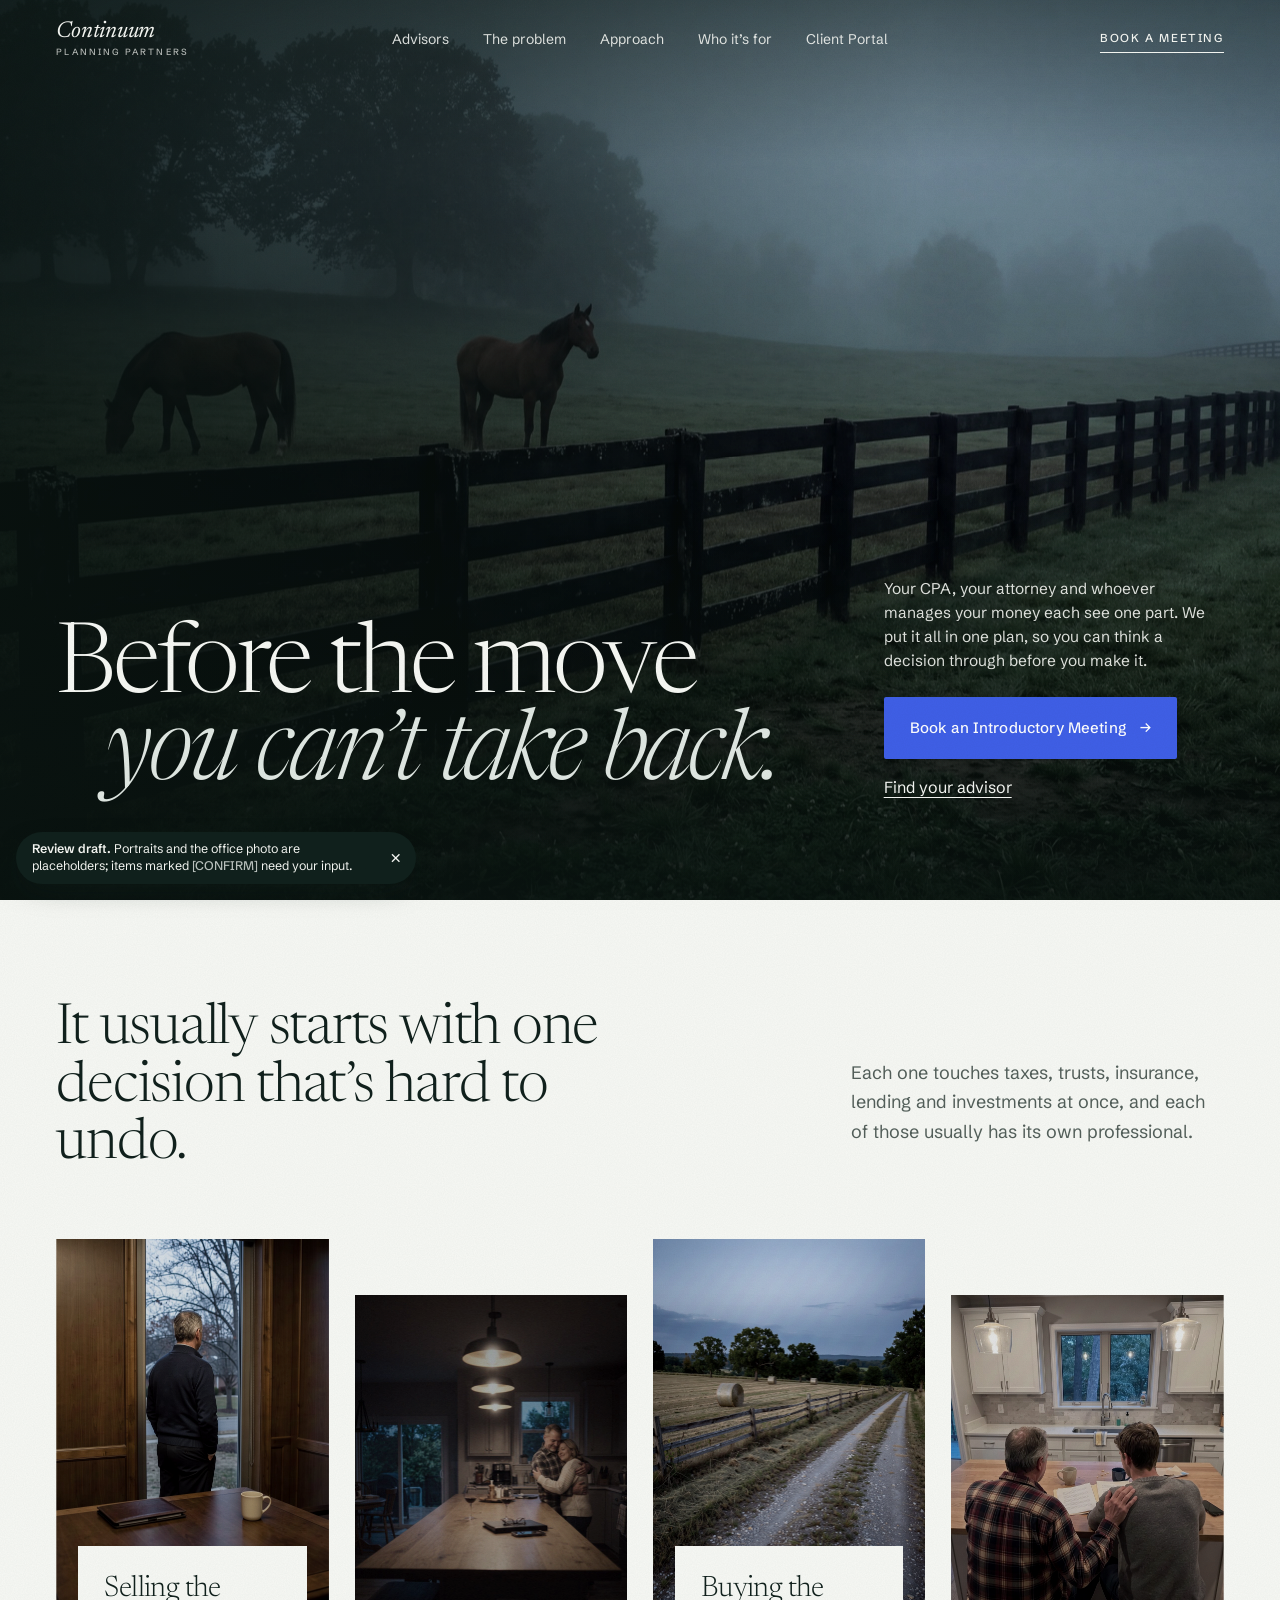
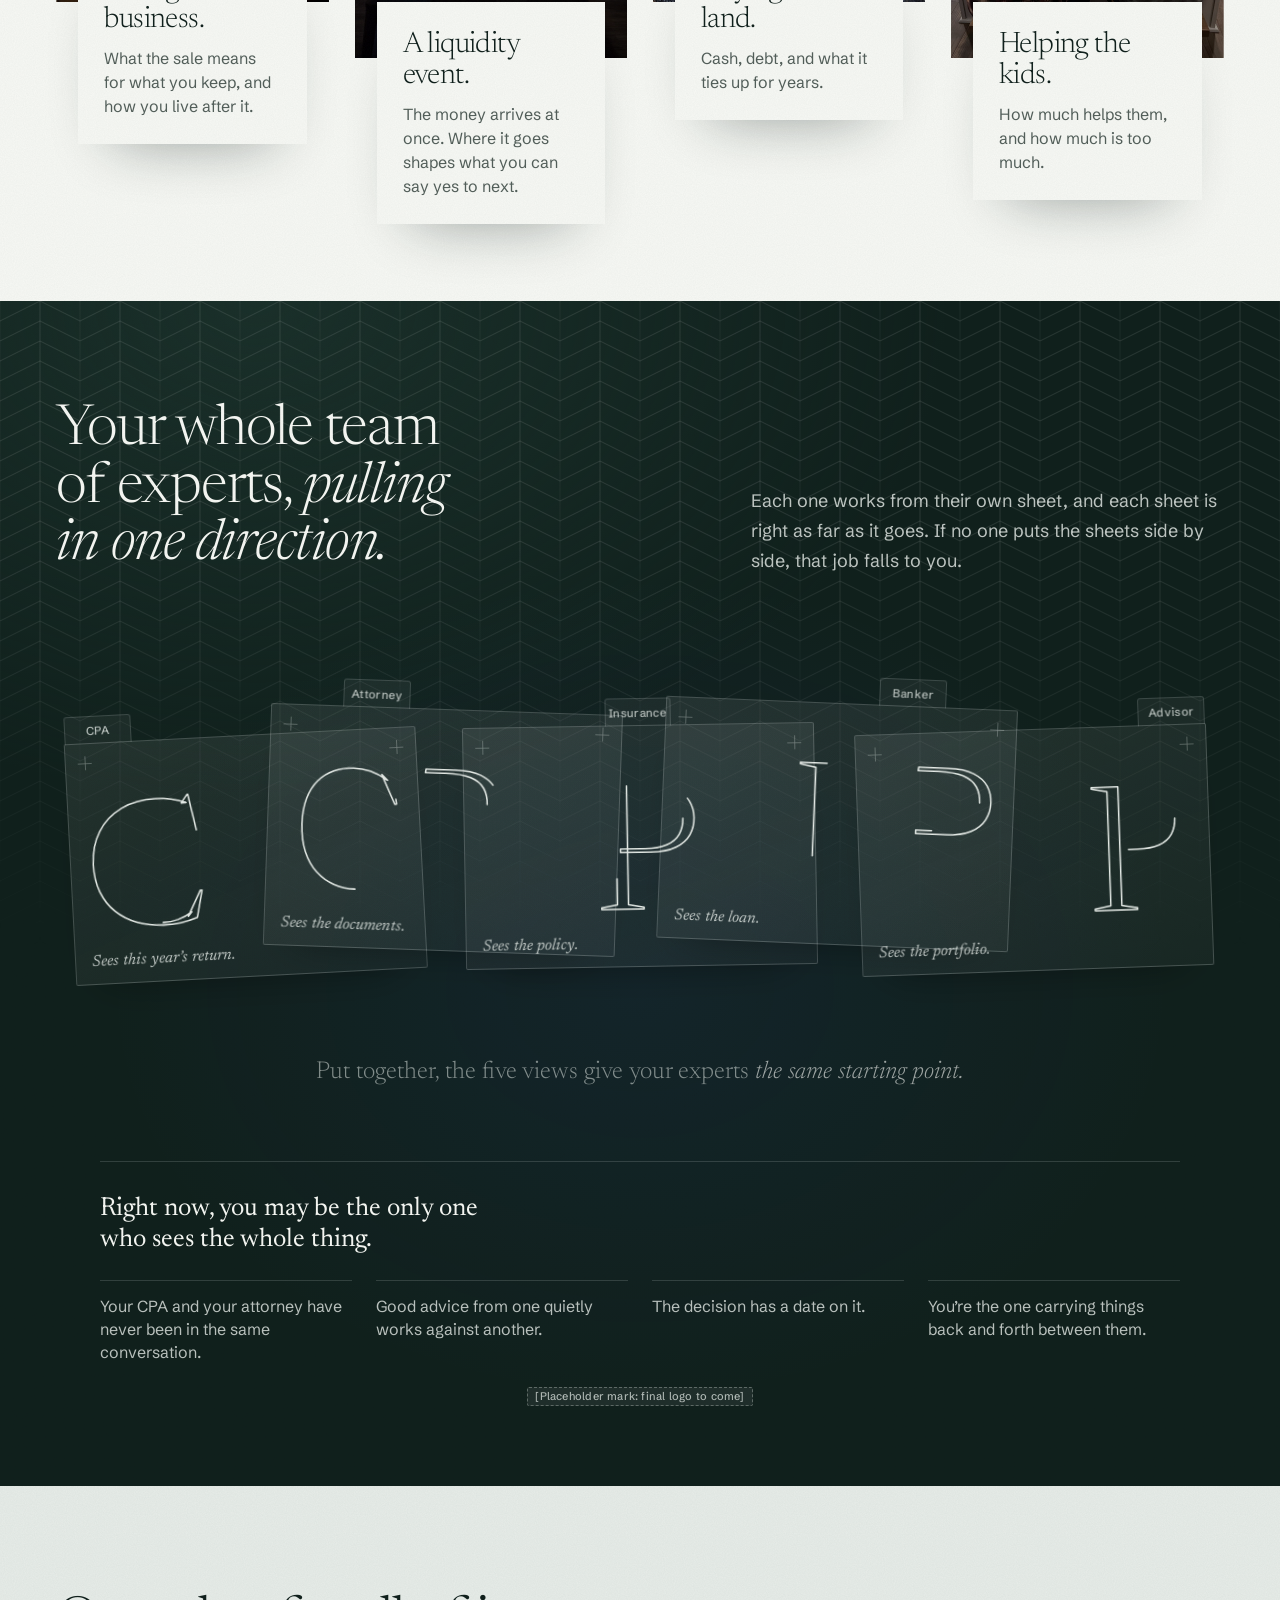
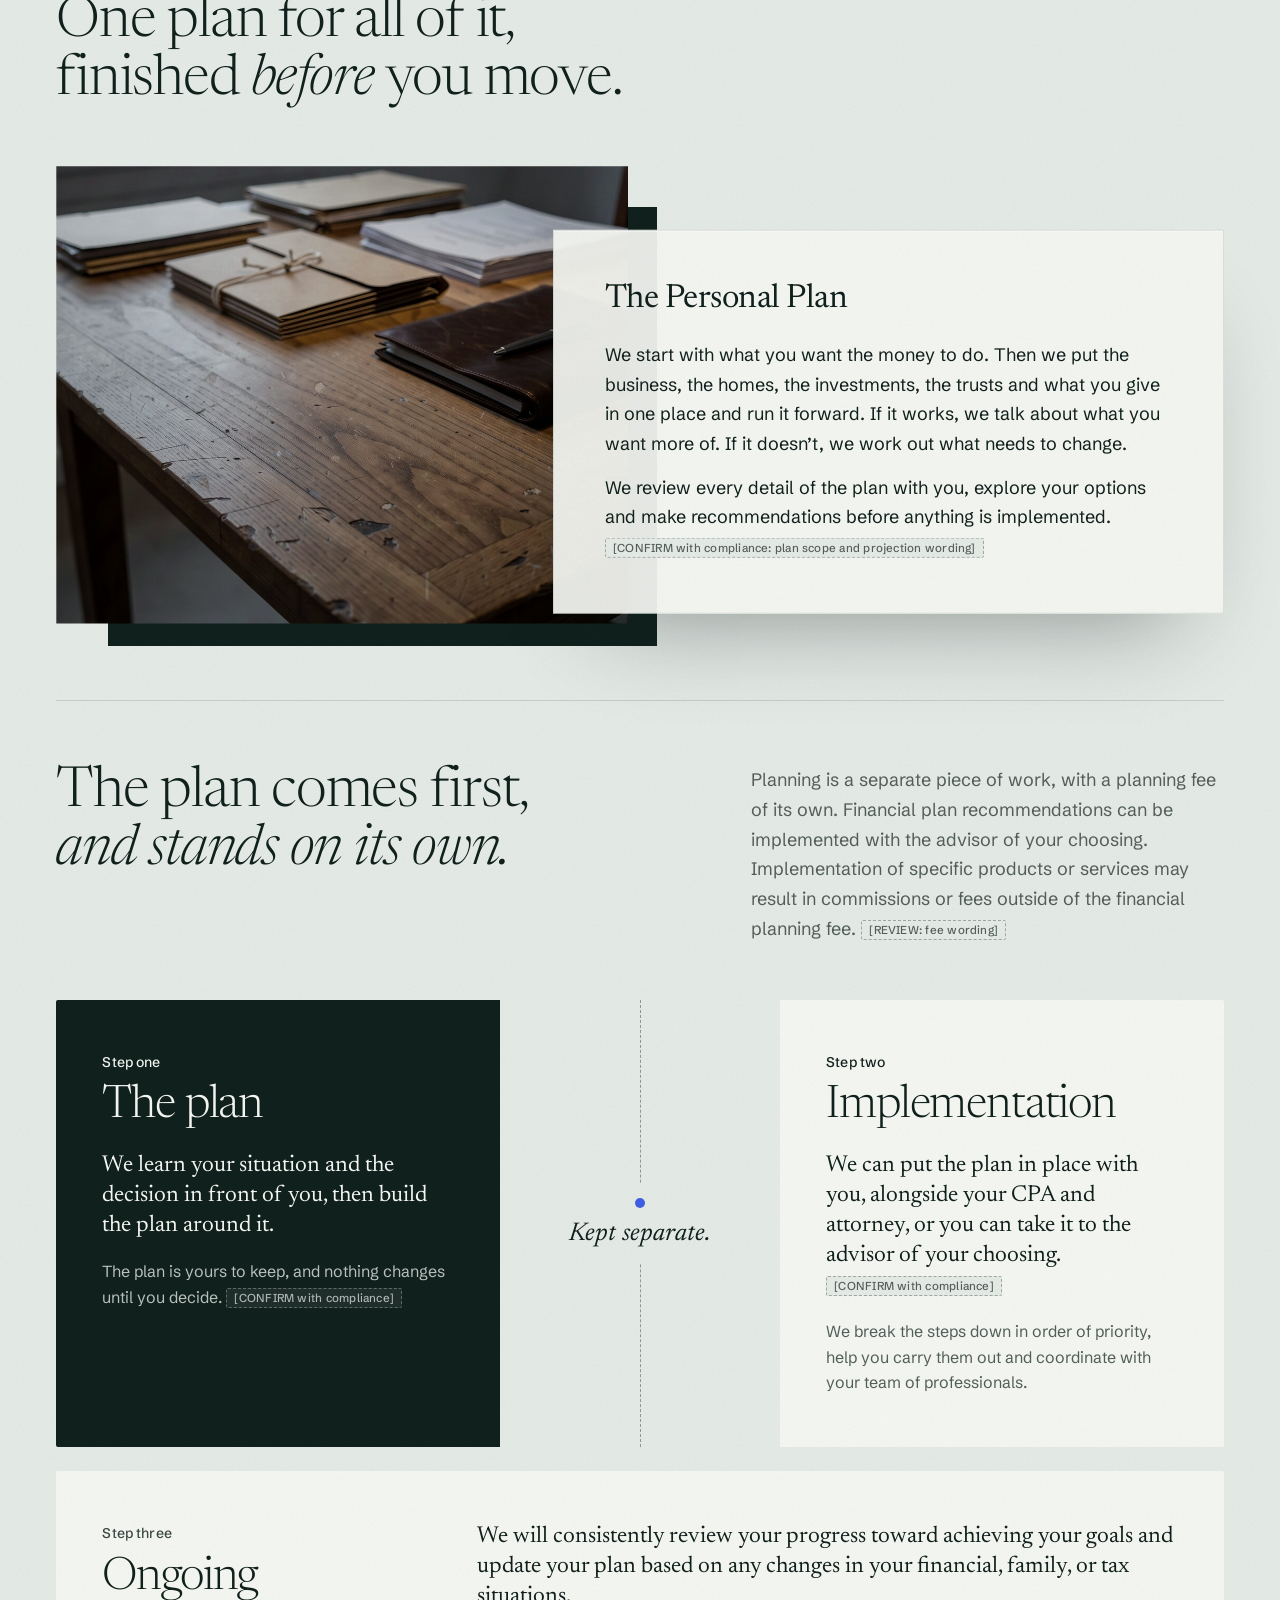
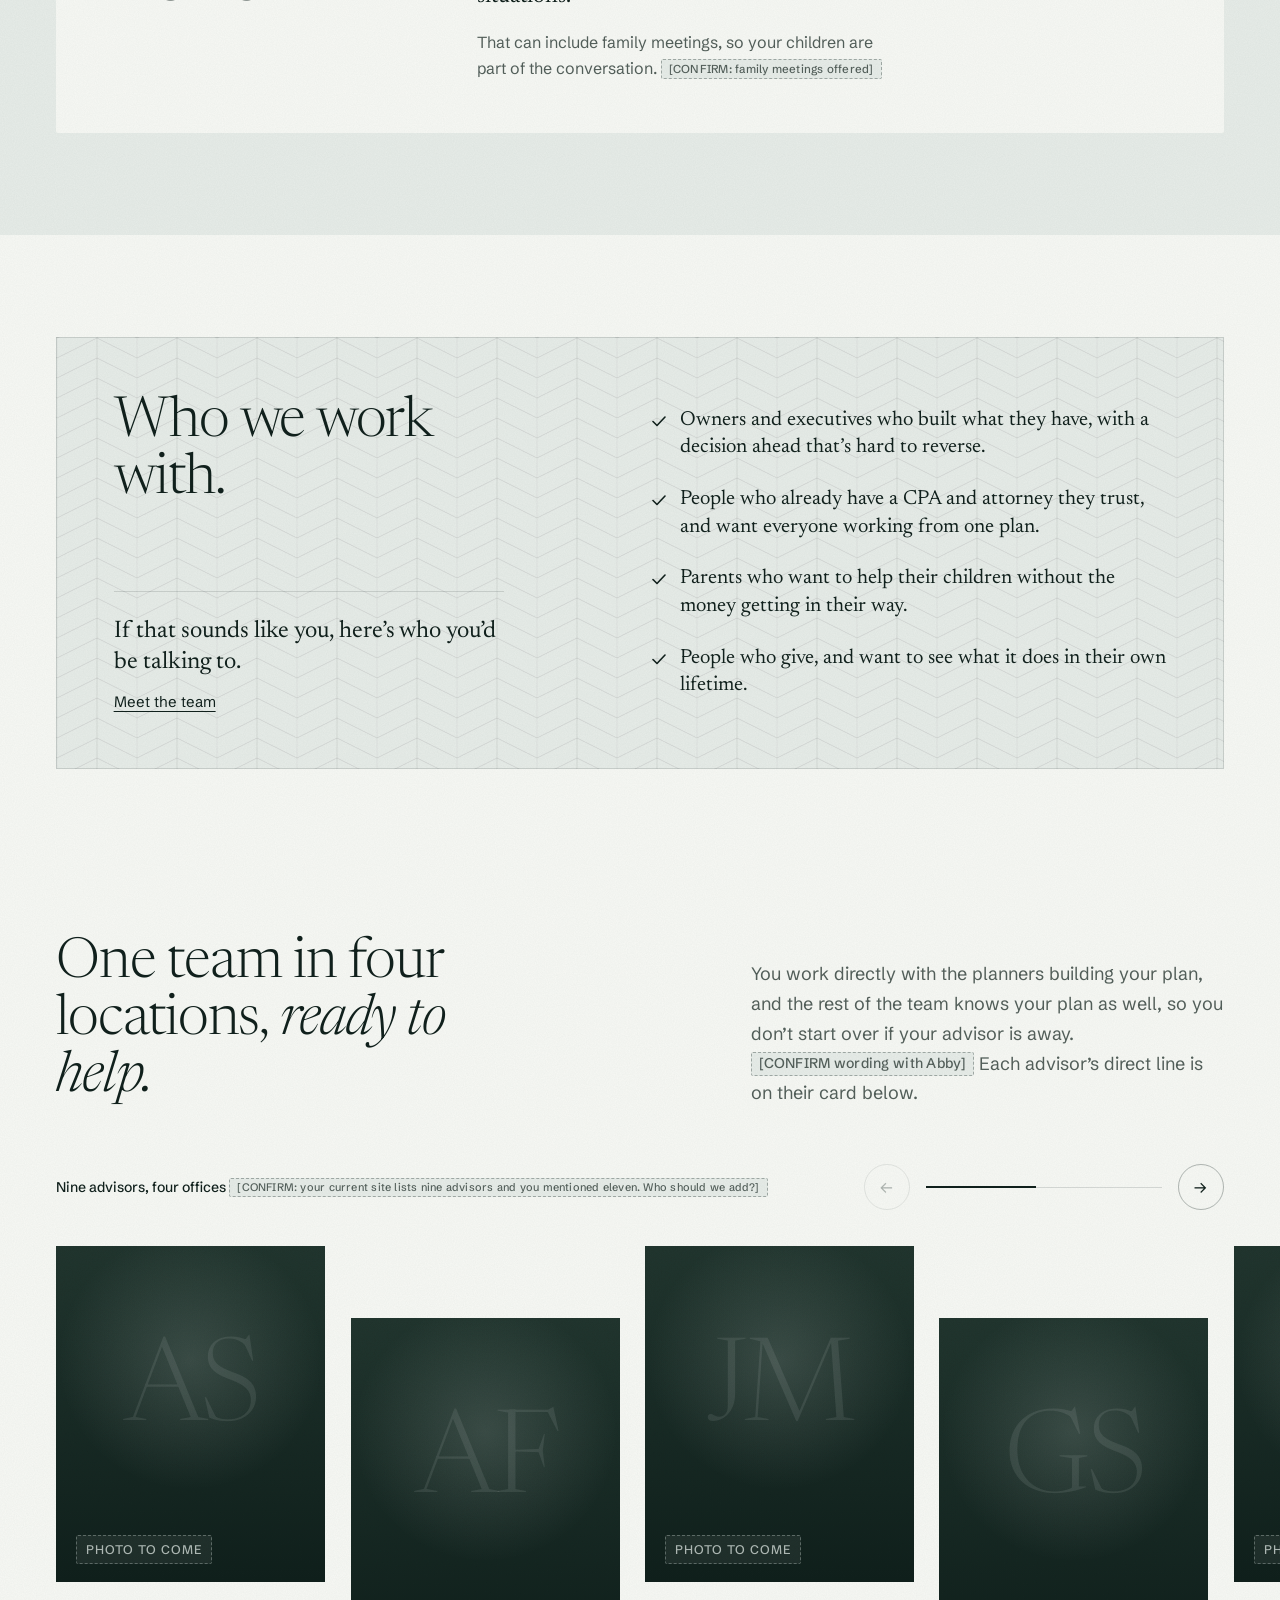
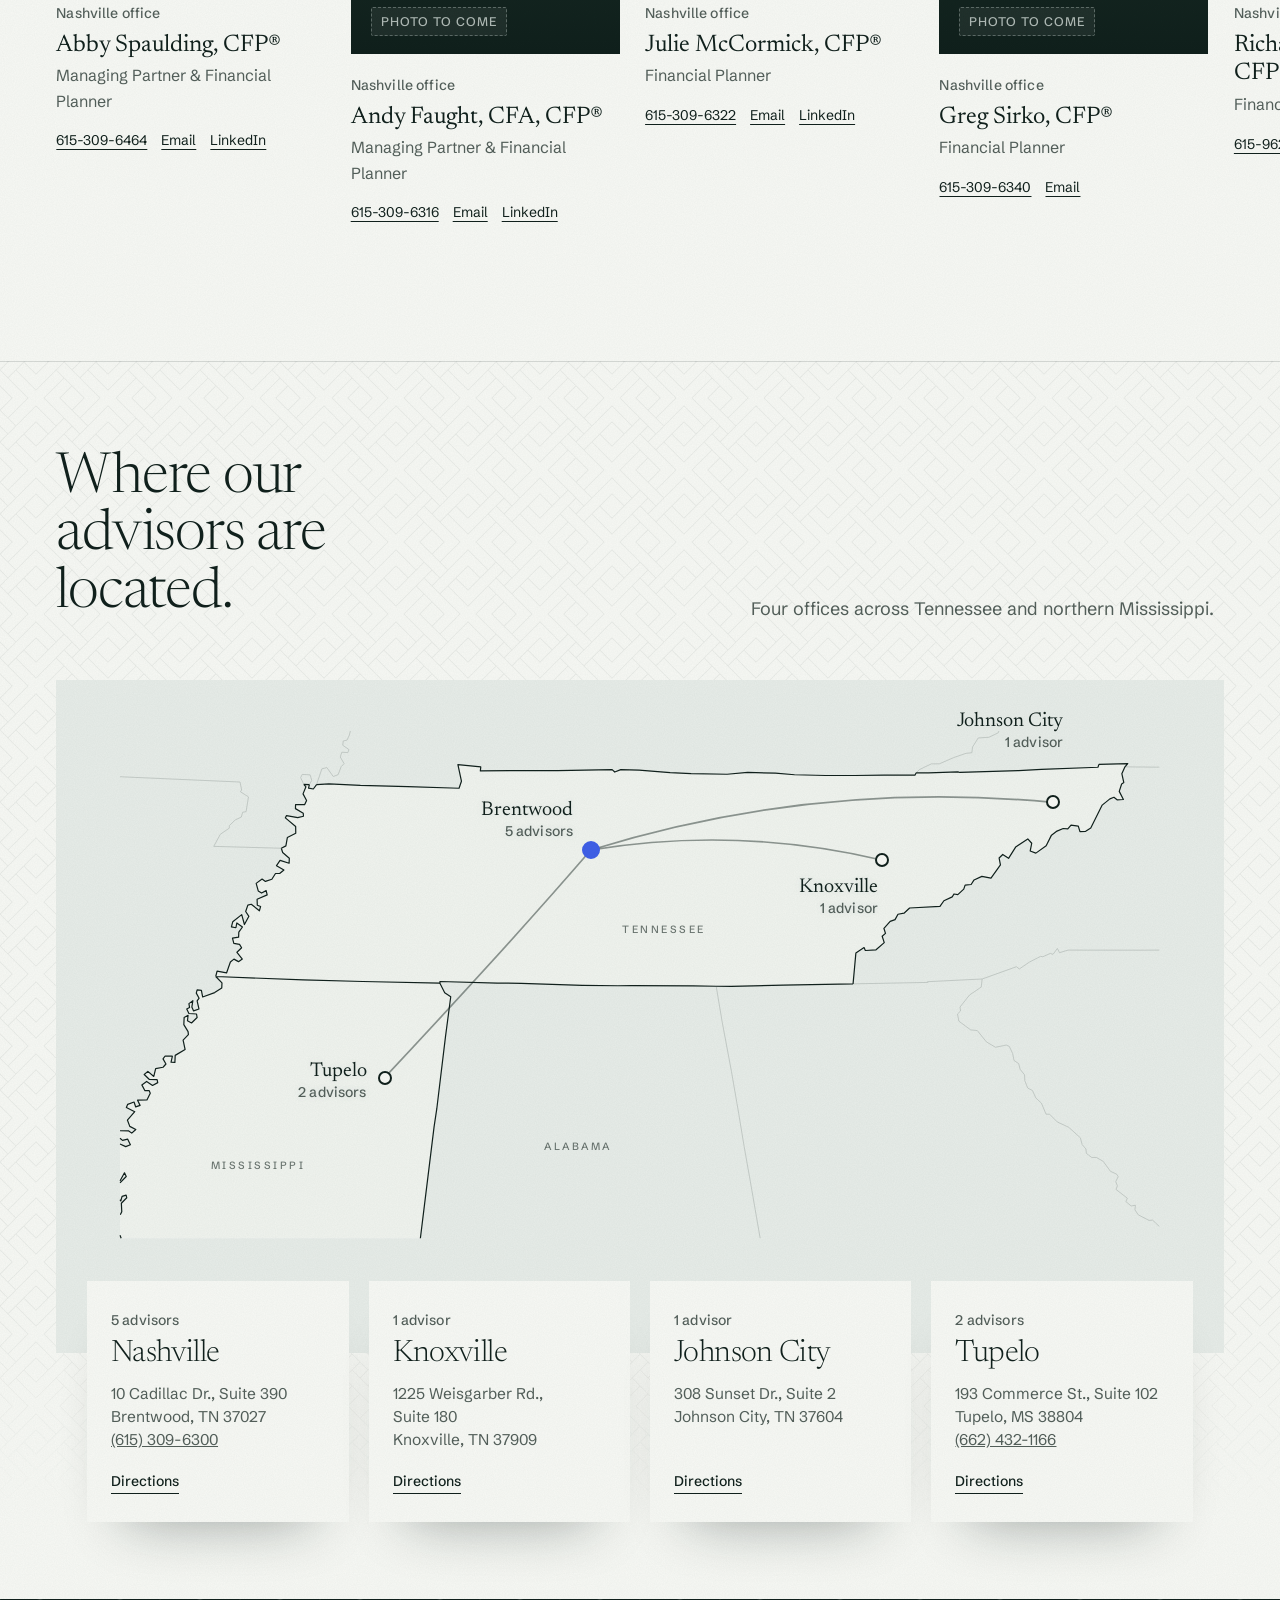
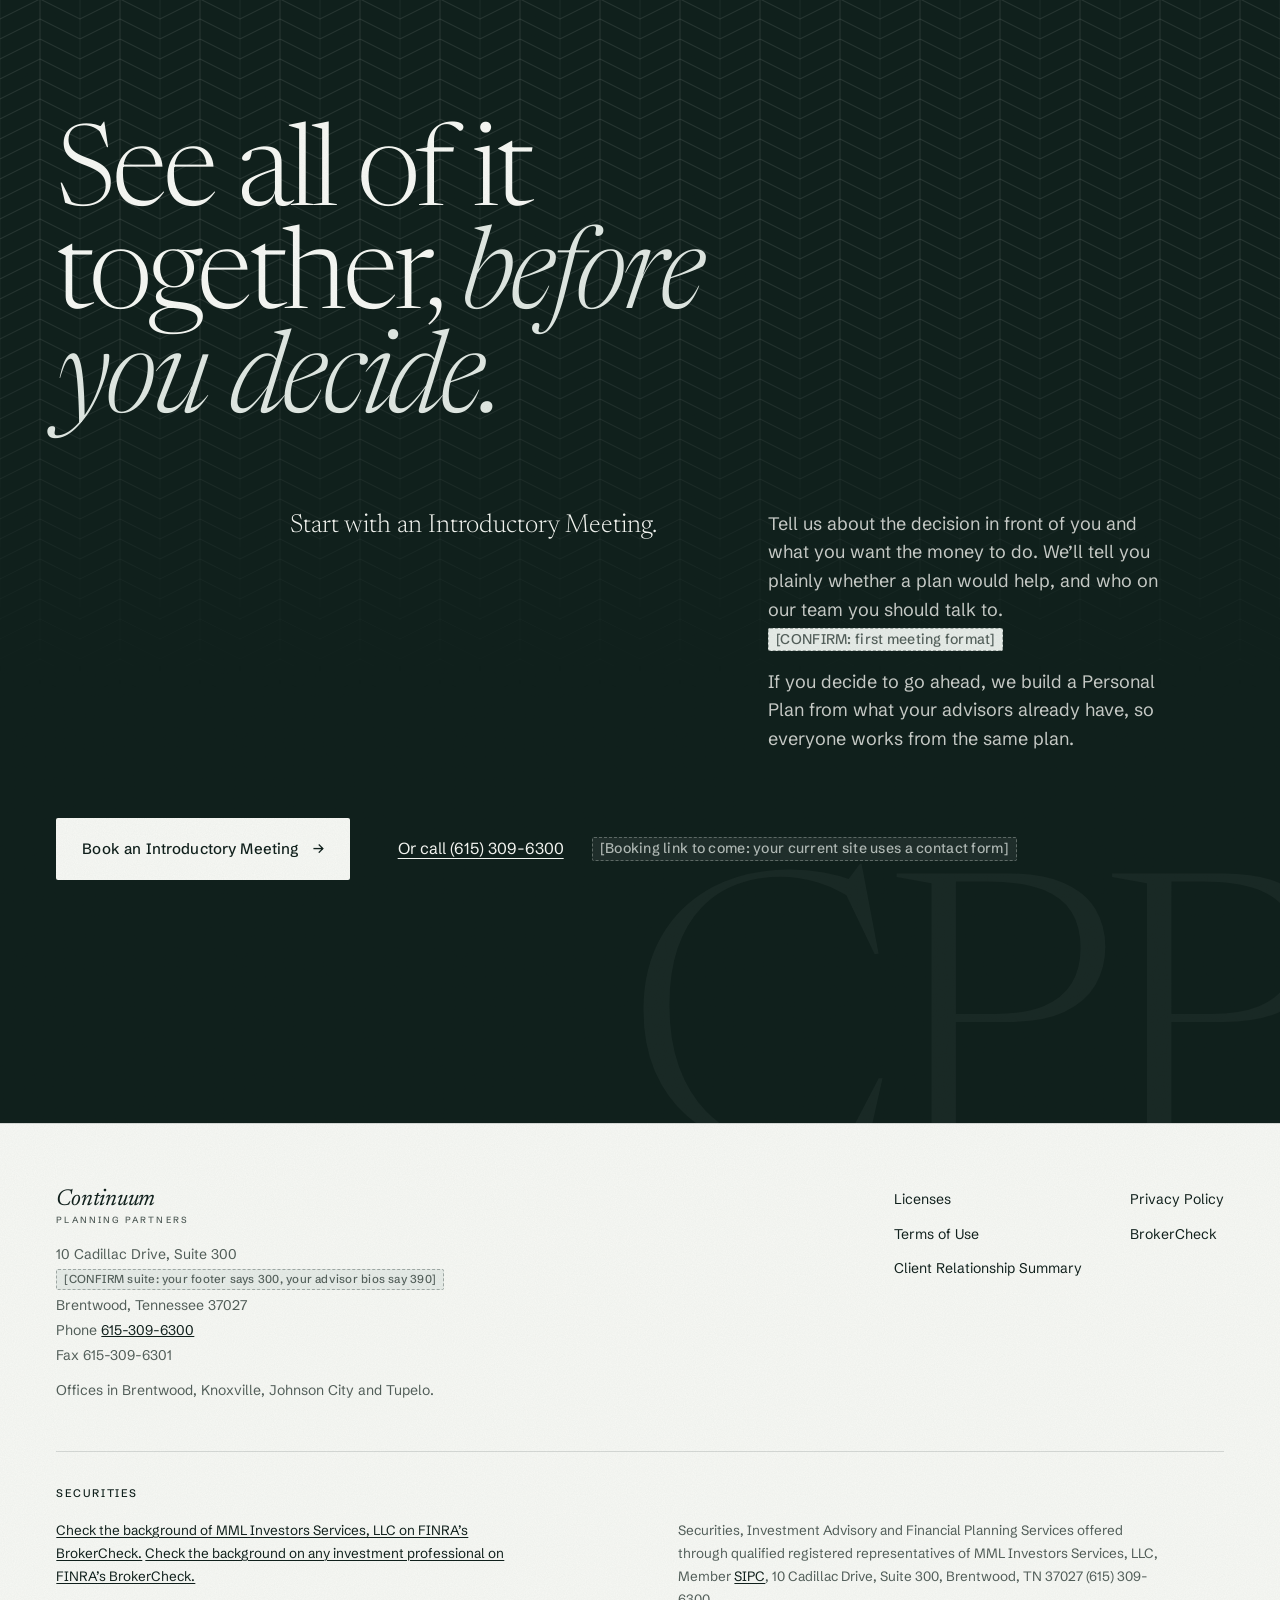
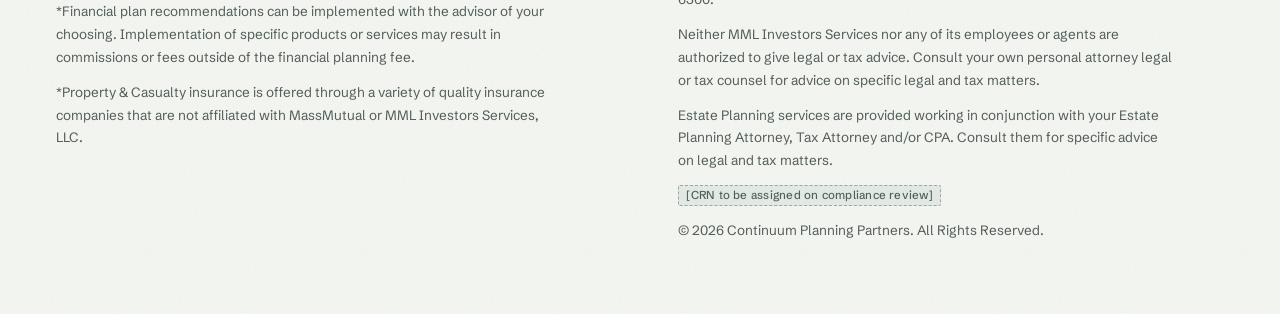
==== 8b/index.html @ 432d0f11 "Round 8B review at /8b/ (trim homepage)" ====
<!doctype html>
<html lang="en">
<head>
<meta charset="utf-8">
<meta name="viewport" content="width=device-width, initial-scale=1">
<meta name="robots" content="noindex, nofollow">
<link rel="icon" href="favicon.svg" type="image/svg+xml">
<title>Shorter version · Continuum Planning Partners · One plan before the move</title>
<meta name="description" content="Continuum Planning Partners puts your business, homes, investments, trusts and giving into one plan, alongside your CPA and attorney, so you can weigh a decision before you make it. Offices in the Nashville area (Brentwood), Knoxville, Johnson City and Tupelo.">
<link rel="preconnect" href="https://fonts.googleapis.com">
<link rel="preconnect" href="https://fonts.gstatic.com" crossorigin>
<link href="https://fonts.googleapis.com/css2?family=Newsreader:ital,opsz,wght@0,6..72,300;0,6..72,400;0,6..72,500;1,6..72,300;1,6..72,400&family=Schibsted+Grotesk:wght@400;500;600&display=swap" rel="stylesheet">
<link rel="stylesheet" href="styles.css?v=r18">
</head>
<body data-version="short" data-trim>
<a class="skip" href="#main">Skip to content</a>

<header class="site-header" data-header>
  <div class="wrap header-inner">
    <a class="wordmark" href="#top" aria-label="Continuum Planning Partners, home">
      <span class="wm-name">Continuum</span>
      <span class="wm-sub">Planning Partners</span>
    </a>
    <nav aria-label="Primary" id="site-nav">
      <ul class="nav-links">
        <li><a href="#team">Advisors</a></li>
        <li><a href="#pieces">The problem</a></li>
        <li><a href="#approach">Approach</a></li>
        <li><a href="#fit">Who it’s for</a></li>
        <li><a href="client-portal.html">Client Portal</a></li>
      </ul>
    </nav>
    <a class="nav-cta" href="#call">Book a meeting</a>
    <button class="nav-toggle" type="button" aria-expanded="false" aria-controls="site-nav" data-nav-toggle><span class="nav-toggle-bars" aria-hidden="true"></span><span class="sr-only">Menu</span></button>
  </div>
</header>

<main id="main">

  <!-- Hero: full-bleed media, headline bottom left, action bottom right -->
  <section class="hero" id="top" aria-labelledby="hero-title">
    <div class="hero-media" data-parallax="0.12" aria-hidden="true">
      <img class="hero-poster" src="img/cpp-horsefarm-dusk.jpg" alt="" width="2560" height="1429" fetchpriority="high">
      <!--
        Background video slot. To add the loop: put a silent, compressed MP4 (and optionally WebM)
        in a <source> below. Keep it 10 to 20 seconds, no audio track. The poster image stays as
        the fallback and is shown instead of the video under prefers-reduced-motion.
        Example: <source src="video/hero-loop.mp4" type="video/mp4">
      -->
      <video class="hero-video" muted loop playsinline autoplay preload="none" poster="img/cpp-horsefarm-dusk.jpg" data-hero-video>
        <!-- [Hero background video placeholder: source to come] -->
      </video>
    </div>
    <div class="hero-shade" aria-hidden="true"></div>

    <div class="wrap hero-content">
      <div class="hero-copy">
        <h1 id="hero-title" class="hero-title reveal">
          <span class="l">Before the move</span>
          <span class="l turn">you can’t take back.</span>
        </h1>
      </div>
      <div class="hero-aside reveal">
        <p>Your CPA, your attorney and whoever manages your money each see one part. We put it all in one plan, so you can think a decision through before you make it.</p>
        <a class="btn btn-cobalt" href="#call">Book an Introductory Meeting <span class="arrow" aria-hidden="true">→</span></a>
        <a class="hero-find" href="#team">Find your advisor</a>
      </div>
    </div>
    <p class="wrap hero-foot"><span>Brentwood · Knoxville · Johnson City · Tupelo</span></p>
  </section>

  <!-- The decision: four image panels, all in view -->
  <section class="decision" id="decision" aria-labelledby="decision-title">
    <div class="wrap decision-head">
      <div>
        <h2 id="decision-title" class="h2 reveal">It usually starts with one decision that’s hard to undo.</h2>
      </div>
      <div class="decision-side reveal">
        <p class="body-l">Each one touches taxes, trusts, insurance, lending and investments at once, and each of those usually has its own professional.</p>
      </div>
    </div>

    <div class="wrap">
      <ol class="decision-grid">
        <li class="panel">
          <figure class="photo wipe reveal" data-parallax-inner>
            <img src="img/cpp-selling-r16.jpg" alt="A business owner in a navy quarter-zip stands at the window of his walnut-paneled office, a closed leather folio and a mug on the desk" width="1090" height="1460">
          </figure>
          <div class="panel-card">
            <h3 class="panel-title">Selling the business.</h3>
            <p>What the sale means for what you keep, and how you live after it.</p>
          </div>
        </li>
        <li class="panel">
          <figure class="photo wipe reveal">
            <img src="img/cpp-liquidity-hug.jpg" alt="A couple hugging at the end of a long wooden kitchen island at dusk, a folder and two glasses of wine on the counter" width="1090" height="1460">
          </figure>
          <div class="panel-card">
            <h3 class="panel-title">A liquidity event.</h3>
            <p>The money arrives at once. Where it goes shapes what you can say yes to next.</p>
          </div>
        </li>
        <li class="panel">
          <figure class="photo wipe reveal">
            <img src="img/cpp-land-flux.jpg" alt="A gravel farm lane beside a split-rail fence and a cut hay field with round bales at dusk" width="1090" height="1460">
          </figure>
          <div class="panel-card">
            <h3 class="panel-title">Buying the land.</h3>
            <p>Cash, debt, and what it ties up for years.</p>
          </div>
        </li>
        <li class="panel">
          <figure class="photo wipe reveal">
            <img src="img/cpp-kids-flux.jpg" alt="A father and his grown son seen from behind on stools at a kitchen island, his hand on his son’s shoulder, papers open between them" width="1090" height="1460">
          </figure>
          <div class="panel-card">
            <h3 class="panel-title">Helping the kids.</h3>
            <p>How much helps them, and how much is too much.</p>
          </div>
        </li>
      </ol>
    </div>
  </section>

  <!-- Blind spots: the vellum sheets -->
  <section class="pieces" id="pieces" aria-labelledby="pieces-title">
    <div class="wrap pieces-head">
      <h2 id="pieces-title" class="h2 h2-light reveal">Your whole team of experts, <em>pulling in one direction.</em></h2>
      <p class="body-l light-muted reveal">Each one works from their own sheet, and each sheet is right as far as it goes. If no one puts the sheets side by side, that job falls to you.</p>
    </div>

    <!--
      Mark source for the sheets: "CPP" in Newsreader Light, the same letters as the large CPP
      behind the Introductory Meeting section. The path is the letter outlines. main.js cuts the outline
      into five equal lengths, one per sheet, so no sheet holds a whole letter; when the sheets
      join, the data-fill copy fills the letters in. To use a final logo instead, replace the d
      attribute (keep the 640 x 440 viewBox), or replace the data-split path with five
      <path data-piece> elements in order (CPA, Attorney, Insurance, Banker, Advisor).
      See the build notes.
    -->
    <svg class="mark-source" data-mark-source viewBox="0 0 640 440" aria-hidden="true" focusable="false">
      <path data-split="5" data-fill d="M162.5 333.9Q176.1 333.9 189.9 329.8Q203.8 325.6 216 316.9L209.1 324.9L233.6 278.1H236.7L225.5 327.8Q211.5 333.1 195.6 335.8Q179.8 338.5 163 338.5Q137 338.5 114.7 331Q92.3 323.4 75.5 308.6Q58.7 293.8 49.4 272Q40 250.2 40 221.6Q40 186.8 55 160.9Q70 135 97.1 120.7Q124.2 106.4 160.3 106.4Q174.6 106.4 188.3 108.8Q202 111.2 215.7 116.2L206.8 116.7L218.2 101.5H219.5L233.5 175.4L230.2 176L204.4 122.2L215.4 132.6Q199 121.7 183.7 117Q168.3 112.2 152.5 112.2Q133.1 112.2 116.5 118.6Q99.8 124.9 87.5 137.8Q75.2 150.7 68.3 170.7Q61.4 190.6 61.4 217.9Q61.4 246.9 69.4 268.6Q77.4 290.4 91.4 304.9Q105.4 319.4 123.6 326.7Q141.9 333.9 162.5 333.9Z M399.5 170.6Q399.5 153.4 392.1 141.2Q384.7 129 367.7 122.5Q350.7 116 321.7 116H284.2L285.3 109.5H339.3Q368.5 109.5 386.2 117.5Q404 125.6 412 139.2Q420 152.8 420 169.8Q420 186.9 411.9 201Q403.8 215 386.1 223.3Q368.4 231.6 339.4 231.6H284.2V225.1H329.3Q353.6 225.1 369.1 218.7Q384.7 212.3 392.1 200Q399.5 187.8 399.5 170.6ZM297.1 109.5V327.2L325.7 332.5V335.4H248.1V332.5L276.9 327.2V117.6L248.2 112.4V109.5Z M579.5 170.6Q579.5 153.4 572.1 141.2Q564.8 129 547.7 122.5Q530.7 116 501.7 116H464.3L465.3 109.5H519.3Q548.6 109.5 566.3 117.5Q584 125.6 592 139.2Q600 152.8 600 169.8Q600 186.9 591.9 201Q583.8 215 566.1 223.3Q548.4 231.6 519.4 231.6H464.3V225.1H509.4Q533.6 225.1 549.2 218.7Q564.7 212.3 572.1 200Q579.5 187.8 579.5 170.6ZM477.1 109.5V327.2L505.8 332.5V335.4H428.2V332.5L456.9 327.2V117.6L428.3 112.4V109.5Z"/>
    </svg>

    <div class="stage" data-stage aria-hidden="true">
      <div class="sheets">
        <div class="sheet" style="--i:0"><span class="tab">CPA</span><svg viewBox="0 0 640 440" data-slot></svg><p class="sees">Sees this year’s return.</p></div>
        <div class="sheet" style="--i:1"><span class="tab">Attorney</span><svg viewBox="0 0 640 440" data-slot></svg><p class="sees">Sees the documents.</p></div>
        <div class="sheet" style="--i:2"><span class="tab">Insurance</span><svg viewBox="0 0 640 440" data-slot></svg><p class="sees">Sees the policy.</p></div>
        <div class="sheet" style="--i:3"><span class="tab">Banker</span><svg viewBox="0 0 640 440" data-slot></svg><p class="sees">Sees the loan.</p></div>
        <div class="sheet" style="--i:4"><span class="tab">Advisor</span><svg viewBox="0 0 640 440" data-slot></svg><p class="sees">Sees the portfolio.</p></div>
      </div>
    </div>

    <div class="wrap pieces-foot">
      <ul class="sees-list">
        <li><b>CPA</b> sees this year’s return.</li>
        <li><b>Attorney</b> sees the documents.</li>
        <li><b>Insurance agent</b> sees the policy.</li>
        <li><b>Banker</b> sees the loan.</li>
        <li><b>Investment advisor</b> sees the portfolio.</li>
      </ul>
      <p class="stack-caption">Put together, the five views give your experts <em>the same starting point.</em></p>
      <div class="pieces-signs">
        <p class="pieces-signs-head">Right now, you may be the only one who sees the whole thing.</p>
        <ul>
          <li>Your CPA and your attorney have never been in the same conversation.</li>
          <li>Good advice from one quietly works against another.</li>
          <li>The decision has a date on it.</li>
          <li>You’re the one carrying things back and forth between them.</li>
        </ul>
      </div>
      <p class="mark-note"><span class="ph ph-dark">[Placeholder mark: final logo to come]</span></p>
    </div>
  </section>

  <!-- How Continuum helps -->
  <section class="approach split" id="approach" aria-labelledby="approach-title">
    <div class="wrap">
      <div class="approach-head">
        <h2 id="approach-title" class="h2 reveal">One plan for all of it, finished <em>before</em> you move.</h2>
      </div>
      <div class="proforma">
        <figure class="proforma-figure frame frame-pine">
          <div class="photo wipe reveal"><img src="img/cpp-plan-r16.jpg" alt="Closed folders, tied envelopes and a leather portfolio gathered on an oak table by a window at dusk" width="1090" height="1460"></div>
        </figure>
        <article class="vellum reveal" data-parallax="-0.06" aria-labelledby="proforma-title">
          <h3 id="proforma-title" class="h3">The Personal Plan</h3>
          <p>We start with what you want the money to do. Then we put the business, the homes, the investments, the trusts and what you give in one place and run it forward. If it works, we talk about what you want more of. If it doesn’t, we work out what needs to change.</p>
          <p>We review every detail of the plan with you, explore your options and make recommendations before anything is implemented. <span class="ph">[CONFIRM with compliance: plan scope and projection wording]</span></p>
        </article>
      </div>
      <div class="split-head merge-head">
        <h3 class="h2 reveal">The plan comes first, <em>and stands on its own.</em></h3>
        <p class="body-l reveal">Planning is a separate piece of work, with a planning fee of its own. Financial plan recommendations can be implemented with the advisor of your choosing. Implementation of specific products or services may result in commissions or fees outside of the financial planning fee. <span class="ph">[REVIEW: fee wording]</span></p>
      </div>
      <div class="split-bar" data-split-bar data-draw>
        <div class="split-block split-one reveal">
          <p class="split-step">Step one</p>
          <h3 class="split-title">The plan</h3>
          <p class="split-kp">We learn your situation and the decision in front of you, then build the plan around it.</p>
          <p class="split-foot">The plan is yours to keep, and nothing changes until you decide. <span class="ph">[CONFIRM with compliance]</span></p>
        </div>
        <div class="split-gap reveal">
          <p class="split-gap-label">Kept separate.</p>
        </div>
        <div class="split-block split-two reveal">
          <p class="split-step">Step two</p>
          <h3 class="split-title">Implementation</h3>
          <p class="split-kp">We can put the plan in place with you, alongside your CPA and attorney, or you can take it to the advisor of your choosing. <span class="ph">[CONFIRM with compliance]</span></p>
          <p class="split-foot">We break the steps down in order of priority, help you carry them out and coordinate with your team of professionals.</p>
        </div>
        <p class="split-joined" aria-hidden="true">Strategy + implementation</p>
      </div>
      <div class="split-three reveal">
        <p class="split-step">Step three</p>
        <h3 class="split-title">Ongoing</h3>
        <p class="split-kp">We will consistently review your progress toward achieving your goals and update your plan based on any changes in your financial, family, or tax situations.</p>
        <p class="split-foot">That can include family meetings, so your children are part of the conversation. <span class="ph">[CONFIRM: family meetings offered]</span></p>
      </div>
    </div>
  </section>

  <!-- Who it's for: photo collage -->
  <section class="fit" id="fit" aria-labelledby="fit-title">
    <div class="wrap fit-grid">
      <div class="fit-body">
        <h2 id="fit-title" class="h2 reveal">Who we work with.</h2>
        <ul class="fit-list reveal">
          <li>Owners and executives who built what they have, with a decision ahead that’s hard to reverse.</li>
          <li>People who already have a CPA and attorney they trust, and want everyone working from one plan.</li>
          <li>Parents who want to help their children without the money getting in their way.</li>
          <li>People who give, and want to see what it does in their own lifetime.</li>
        </ul>
        <p class="fit-bridge reveal">If that sounds like you, here’s who you’d be talking to. <a href="#team">Meet the team</a></p>
      </div>
    </div>
  </section>

  <!-- Team and quiet proof -->
  <section class="team" id="team" aria-labelledby="team-title">
    <div class="wrap">
      <div class="team-head">
        <h2 id="team-title" class="h2 reveal">One team in four locations, <em>ready to help.</em></h2>
        <p class="body-l reveal">You work directly with the planners building your plan, and the rest of the team knows your plan as well, so you don’t start over if your advisor is away. <span class="ph">[CONFIRM wording with Abby]</span> Each advisor’s direct line is on their card below.</p>
      </div>

      <div class="team-bar">
        <p class="team-count">Nine advisors, four offices <span class="ph">[CONFIRM: your current site lists nine advisors and you mentioned eleven. Who should we add?]</span></p>
        <div class="rail-controls">
          <button class="rail-btn" type="button" data-rail-prev="team" aria-label="Previous team members">←</button>
          <span class="rail-progress" aria-hidden="true"><span data-rail-bar="team"></span></span>
          <button class="rail-btn" type="button" data-rail-next="team" aria-label="Next team members">→</button>
        </div>
      </div>
    </div>

    <!--
      Team portraits. For each card set:
        data-preview="video/name-preview.mp4"   short silent loop shown on hover (desktop) or tap (mobile)
        data-video-src / data-video-embed / data-video-captions on the button for the full clip
      Replace the placeholder <img> with the real portrait. Add or remove cards freely; the row scrolls.
    -->
    <div class="rail team-rail" data-rail="team" data-rail-hover tabindex="0" role="region" aria-label="The team. Scroll sideways or use the arrow buttons.">
      <ul class="rail-track team-track">
        <li class="member reveal" id="advisor-abby-spaulding" data-member data-preview="">
          <div class="portrait">
            <!-- <img src="img/team-abby-spaulding.jpg" alt="Portrait of Abby Spaulding"> -->
            <video class="portrait-preview" muted loop playsinline preload="none" aria-hidden="true"></video>
            <span class="portrait-ph"><span class="ph ph-dark ph-photo">Photo to come</span></span>
            <span class="portrait-letter" aria-hidden="true">AS</span>
          </div>
          <div class="member-info">
            <p class="member-office">Nashville office</p>
            <p class="member-name">Abby Spaulding, CFP®</p>
            <p class="member-role">Managing Partner &amp; Financial Planner</p>
            <p class="member-contact"><a href="tel:+16153096464">615-309-6464</a> <a href="mailto:abby.spaulding@cppadvisors.com">Email</a> <a href="https://www.linkedin.com/in/abby-spaulding-cfp%25C2%25AE-0385725" target="_blank" rel="noopener">LinkedIn<span class="sr-only"> profile of Abby Spaulding, CFP® (opens in a new tab)</span></a></p>
          </div>
        </li>
        <li class="member reveal" id="advisor-andy-faught" data-member data-preview="">
          <div class="portrait">
            <!-- <img src="img/team-andy-faught.jpg" alt="Portrait of Andy Faught"> -->
            <video class="portrait-preview" muted loop playsinline preload="none" aria-hidden="true"></video>
            <span class="portrait-ph"><span class="ph ph-dark ph-photo">Photo to come</span></span>
            <span class="portrait-letter" aria-hidden="true">AF</span>
          </div>
          <div class="member-info">
            <p class="member-office">Nashville office</p>
            <p class="member-name">Andy Faught, CFA, CFP®</p>
            <p class="member-role">Managing Partner &amp; Financial Planner</p>
            <p class="member-contact"><a href="tel:+16153096316">615-309-6316</a> <a href="mailto:andy.faught@cppadvisors.com">Email</a> <a href="https://www.linkedin.com/in/andy-faught-8653824" target="_blank" rel="noopener">LinkedIn<span class="sr-only"> profile of Andy Faught, CFA, CFP® (opens in a new tab)</span></a></p>
          </div>
        </li>
        <li class="member reveal" id="advisor-julie-mccormick" data-member data-preview="">
          <div class="portrait">
            <!-- <img src="img/team-julie-mccormick.jpg" alt="Portrait of Julie McCormick"> -->
            <video class="portrait-preview" muted loop playsinline preload="none" aria-hidden="true"></video>
            <span class="portrait-ph"><span class="ph ph-dark ph-photo">Photo to come</span></span>
            <span class="portrait-letter" aria-hidden="true">JM</span>
          </div>
          <div class="member-info">
            <p class="member-office">Nashville office</p>
            <p class="member-name">Julie McCormick, CFP®</p>
            <p class="member-role">Financial Planner</p>
            <p class="member-contact"><a href="tel:+16153096322">615-309-6322</a> <a href="mailto:julie.mccormick@cppadvisors.com">Email</a> <a href="https://www.linkedin.com/in/julie-mccormick-b78429b7/" target="_blank" rel="noopener">LinkedIn<span class="sr-only"> profile of Julie McCormick, CFP® (opens in a new tab)</span></a></p>
          </div>
        </li>
        <li class="member reveal" id="advisor-greg-sirko" data-member data-preview="">
          <div class="portrait">
            <!-- <img src="img/team-greg-sirko.jpg" alt="Portrait of Greg Sirko"> -->
            <video class="portrait-preview" muted loop playsinline preload="none" aria-hidden="true"></video>
            <span class="portrait-ph"><span class="ph ph-dark ph-photo">Photo to come</span></span>
            <span class="portrait-letter" aria-hidden="true">GS</span>
          </div>
          <div class="member-info">
            <p class="member-office">Nashville office</p>
            <p class="member-name">Greg Sirko, CFP®</p>
            <p class="member-role">Financial Planner</p>
            <p class="member-contact"><a href="tel:+16153096340">615-309-6340</a> <a href="mailto:gsirko@financialguide.com">Email</a></p>
          </div>
        </li>
        <li class="member reveal" id="advisor-richard-hamilton" data-member data-preview="">
          <div class="portrait">
            <!-- <img src="img/team-richard-a-hamilton.jpg" alt="Portrait of Richard A. Hamilton"> -->
            <video class="portrait-preview" muted loop playsinline preload="none" aria-hidden="true"></video>
            <span class="portrait-ph"><span class="ph ph-dark ph-photo">Photo to come</span></span>
            <span class="portrait-letter" aria-hidden="true">RH</span>
          </div>
          <div class="member-info">
            <p class="member-office">Nashville office</p>
            <p class="member-name">Richard A. Hamilton, CFP®, ChFC</p>
            <p class="member-role">Financial Planner</p>
            <p class="member-contact"><a href="tel:+16159622531">615-962-2531</a> <a href="mailto:richard.hamilton@cppadvisors.com">Email</a> <a href="https://www.linkedin.com/in/richard-hamilton-cfp%C2%AE-chfc%C2%AE-08a08789" target="_blank" rel="noopener">LinkedIn<span class="sr-only"> profile of Richard A. Hamilton (opens in a new tab)</span></a></p>
          </div>
        </li>
        <li class="member reveal" id="advisor-jon-leonard" data-member data-preview="">
          <div class="portrait">
            <!-- <img src="img/team-jon-leonard.jpg" alt="Portrait of Jon Leonard"> -->
            <video class="portrait-preview" muted loop playsinline preload="none" aria-hidden="true"></video>
            <span class="portrait-ph"><span class="ph ph-dark ph-photo">Photo to come</span></span>
            <span class="portrait-letter" aria-hidden="true">JL</span>
          </div>
          <div class="member-info">
            <p class="member-office">Knoxville office</p>
            <p class="member-name">Jon Leonard, CFP®</p>
            <p class="member-role">Financial Planner</p>
            <p class="member-contact"><a href="tel:+19316223942">931-622-3942</a> <a href="mailto:jleonard@cppadvisors.com">Email</a> <a href="https://www.linkedin.com/in/leonardjon/" target="_blank" rel="noopener">LinkedIn<span class="sr-only"> profile of Jon Leonard, CFP® (opens in a new tab)</span></a></p>
          </div>
        </li>
        <li class="member reveal" id="advisor-bryan-byrd" data-member data-preview="">
          <div class="portrait">
            <!-- <img src="img/team-bryan-byrd.jpg" alt="Portrait of Bryan Byrd"> -->
            <video class="portrait-preview" muted loop playsinline preload="none" aria-hidden="true"></video>
            <span class="portrait-ph"><span class="ph ph-dark ph-photo">Photo to come</span></span>
            <span class="portrait-letter" aria-hidden="true">BB</span>
          </div>
          <div class="member-info">
            <p class="member-office">Johnson City office</p>
            <p class="member-name">Bryan Byrd</p>
            <p class="member-role">Financial Planner</p>
            <p class="member-contact"><a href="tel:+14239630895">423-963-0895</a> <a href="mailto:bryan.byrd@cppadvisors.com">Email</a></p>
          </div>
        </li>
        <li class="member reveal" id="advisor-brad-fair" data-member data-preview="">
          <div class="portrait">
            <!-- <img src="img/team-brad-fair.jpg" alt="Portrait of Brad Fair"> -->
            <video class="portrait-preview" muted loop playsinline preload="none" aria-hidden="true"></video>
            <span class="portrait-ph"><span class="ph ph-dark ph-photo">Photo to come</span></span>
            <span class="portrait-letter" aria-hidden="true">BF</span>
          </div>
          <div class="member-info">
            <p class="member-office">Tupelo office</p>
            <p class="member-name">Brad Fair</p>
            <p class="member-role">Managing Partner &amp; Financial Planner</p>
            <p class="member-contact"><a href="tel:+16624321166">662-432-1166</a> <a href="mailto:brad.fair@cppadvisors.com">Email</a></p>
          </div>
        </li>
        <li class="member reveal" id="advisor-darwin-beard" data-member data-preview="">
          <div class="portrait">
            <!-- <img src="img/team-darwin-beard.jpg" alt="Portrait of Darwin Beard"> -->
            <video class="portrait-preview" muted loop playsinline preload="none" aria-hidden="true"></video>
            <span class="portrait-ph"><span class="ph ph-dark ph-photo">Photo to come</span></span>
            <span class="portrait-letter" aria-hidden="true">DB</span>
          </div>
          <div class="member-info">
            <p class="member-office">Tupelo office</p>
            <p class="member-name">Darwin Beard</p>
            <p class="member-role">Financial Planner</p>
            <p class="member-contact"><a href="tel:+16624886683">662-488-6683</a> <a href="mailto:darwin.beard@cppadvisors.com">Email</a></p>
          </div>
        </li>
      </ul>
    </div>

    <div class="wrap locations" id="locations" role="region" aria-labelledby="locations-title" data-locations>
      <div class="loc-head">
        <h2 id="locations-title" class="h2 reveal">Where our advisors are located.</h2>
        <p class="body-l reveal">Four offices across Tennessee and northern Mississippi.</p>
      </div>

      <div class="loc-grid">
        <div class="loc-map reveal">
          <!-- map:start -->
          <div class="map" style="aspect-ratio:1000 / 488">
            <svg class="map-art" viewBox="0 0 1000 488" role="img" aria-label="Map of Tennessee and northern Mississippi showing offices in Brentwood, Knoxville, Johnson City and Tupelo">
              <path class="map-land" d="M0,465L0.5,464.9L1.7,462.5L1.3,454.4L6.5,449.1L5.9,446.6L2,447.8L0.7,452.2L0,451L0,434.7L0,434.7L6,428.6L4.3,425.1L0.1,432.7L0,432.8L0,397.4L0,397.4L5.5,399.9L10,398.1L7.3,392.6L2.4,393.9L0,391.9L0,384.6L0,384.6L8.4,384.8L11.3,386.9L15.2,383.4L9.4,380.4L7.1,374.3L14.2,366.3L6.1,362.2L7.4,359.2L13.5,357L15.1,361.7L19.3,360.2L16.9,355.2L25.9,355L29.1,348.6L28.1,346L24,346.1L21,340.5L25.6,337.2L31.3,341L36.3,338.3L35.7,335.5L28.3,335.3L23.3,330.5L26.8,327.5L32.5,332.4L34.3,324.8L41.4,323.5L44.2,320.4L41.4,315.5L43.4,312.7L50.4,312.9L49.1,318.6L52.8,318.9L53.1,312.1L62.6,306.4L60.7,297.4L65.8,292.1L65.5,289.2L61.4,282.5L61.7,275.6L65.5,273.5L64.9,278.8L68.8,280.9L74.2,275.7L73.6,272.3L66.3,271.8L64.2,267.4L66.9,266L66.3,262.3L70.1,259.5L69.1,265.6L70.8,269.3L76,267.5L74.2,259.7L76.1,257.1L73.4,252.2L74.2,249.1L78.3,249.5L79.5,255.9L91.1,251.7L97.9,247.2L98.1,242.4L92.1,236.2L176.2,239.5L233.5,241L307.8,242.6L312.4,251.8L318.2,255.7L313.1,294.5L304.8,363.4L302.2,380.6L289,488L1.1,488L1.1,488L0,485.1L0,465ZM155.2,112.8L159.6,110.5L161,102.5L169.1,98.4L169,91.9L159.1,83.6L160.2,81.4L171,83.4L176.5,82L176.3,79.1L168.8,74.7L168.9,70.7L177.6,70.9L179.5,66.9L176.1,60.5L178.9,53.7L176.8,51.3L182.2,51.6L181.4,54.9L186,55.8L189.1,51.6L201,50.8L231.3,52.4L276.8,53.5L326.2,55.1L328.5,48.3L325.1,32.4L347.1,34.6L346.7,38.4L387.7,38.1L420.9,38.2L473.5,37.2L476,39.5L481.8,37.2L499.4,37.6L529.3,40L549.5,41L584.1,41.6L603.9,39.9L630.6,40.6L649,42.1L678.9,42.8L706.3,42.8L734.8,42.4L764.8,42.5L766.1,40.2L778,40.3L806.2,39.4L808,39.9L864.5,38.1L886.5,37L940.9,34.9L941.9,32.1L969.6,31.4L966.9,34.5L963.9,41.1L965.8,49.6L963.7,51L961.4,58.1L965.4,65.9L959.3,66.2L956.3,63.8L952.4,65.3L945,71.3L934,93.3L929.1,96.5L923.6,96.8L922,91.5L915,90.5L911.9,94.1L907.5,93.8L901.5,96.3L896.2,100.2L891.1,110.4L881.2,117.5L875.7,115.5L877.2,108L873.4,103.8L861.7,111.7L854.9,122.5L849.3,118.8L845.8,122.2L847.1,128.9L838,141.6L829.2,139.9L821.7,143.3L818.9,147.7L813.1,148.3L811.8,152.1L806.1,157.4L802.4,156.8L800.7,159.6L792.7,163.3L788.9,168.8L759.7,170.3L754.3,175.3L748.5,176.3L745.7,181.5L741,183.2L735,190L736.5,194.7L733.3,197.5L735.3,203.6L727.4,210.5L717.1,211.2L715.9,208.4L708,213.7L705.3,243.3L638,244.5L588,245.7L573.6,245.6L551.2,245.2L492.7,244.9L479.1,245.1L444.9,244.7L386.1,242.8L363,242.5L307.8,241L307.8,242.6L233.5,241L176.2,239.5L92.1,236.2L93.4,231L102.5,232.8L106.2,222.2L109.6,219.5L114,221.9L117.7,219.4L112.5,212.9L117,208.5L115,205.3L109.5,204.3L108.2,199.2L114.1,198.4L114.3,193.6L117.8,188.6L112.4,184.7L111.5,189.3L107.2,188.4L108.5,183.5L117.1,176.7L119.7,186.2L124,178.3L120.9,173.7L123,167.5L126.3,166.7L134.1,173L135.3,168.8L132.1,167.6L131.9,161.9L141.6,157.7L140.6,153.6L136.2,155.9L133,153.9L131,146.6L136.7,142.4L139.9,144.7L146.1,142.6L149.6,137.1L153.6,137.1L157.7,133.7L150.6,129.6L154,124.5L162.7,127.2L162.9,122.4L156.5,116.9Z"/>
              <path class="map-neighbors" d="M573.6,245.6L579.4,280.1L588.3,327.6L595.3,368.2L600.5,399.8L606.4,433.1L615.9,488M705.3,243.3L777.3,241.9L776.9,241.2L829.5,238.6L828.6,246.4L817.4,254L808.2,265.6L808.7,269.4L805.8,272.3L807.1,279.2L818.5,287.6L824.8,288.2L833.6,299.1L842.3,304.3L852.6,302.2L855.6,303.4L858.8,310.2L860.2,317L864.7,320.1L866,325.4L870.3,330.8L870.5,336.3L873.3,343.5L877.9,345.9L881.1,353L886.5,358L891,368.7L894.4,368.7L901.7,376.1L912.8,381.3L924,391.4L925.7,397.9L929.3,402.1L929.8,406.4L934.9,410.3L939.4,410.3L945.9,414L953,423.7L958.8,426.3L960.4,428.8L958,433.5L959.6,437.6L958.3,441.1L969.2,449.5L967.8,452.8L972.9,457L977,456.3L976.5,460.8L979.7,465.5L990.1,470.9L993.5,470.6L999.8,476.6L1000,476.7M966.9,34.5L997.2,34.8L1000,34.7M1000,210.8L981.3,210.9L912.2,210.8L903.9,213.3L901.9,209.2L897.7,214.9L895.1,214L887.9,217.2L885.7,216.8L875.2,222.2L865.2,229L862.5,226.8L829.5,238.6M221.6,0L220.7,3.9L218.4,8.8L214.8,9.6L214.3,13.7L220.3,17.9L219.2,20.8L213.4,20.4L211.9,25L215.6,31.4L212.7,34.4L209.9,42L205.2,43.8L199,35.2L194.2,36.4L189.1,51.6M182.2,51.6L184.5,47.5L182.9,42.2L175.3,41.8L173.8,44.9L176.8,51.3M155.2,112.8L90.2,111L96.5,99.4L105.1,93.5L105.2,91.1L110.8,85.6L116.7,82.8L118,78.2L121.3,77.6L123.6,63.4L115.8,58.4L117,56.8L115.5,49.1L0,44M845.6,0L844.9,1.8L836.1,6L825.7,6.7L820.2,15.5L819.6,20.9L813.9,21.5L802.1,25.6L788.3,31.6L780.7,31.6L769,37.2L766.1,40.2"/>
              <path class="map-state" d="M766.1,40.2L778,40.3L806.2,39.4L808,39.9L864.5,38.1L886.5,37L940.9,34.9L941.9,32.1L969.6,31.4L966.9,34.5M1.1,488L0,485.1M92.1,236.2L176.2,239.5L233.5,241L307.8,242.6M307.8,242.6L307.8,241L363,242.5L386.1,242.8L444.9,244.7L479.1,245.1L492.7,244.9L551.2,245.2L573.6,245.6M289,488L302.2,380.6L304.8,363.4L313.1,294.5L318.2,255.7L312.4,251.8L307.8,242.6M573.6,245.6L588,245.7L638,244.5L705.3,243.3M705.3,243.3L708,213.7L715.9,208.4L717.1,211.2L727.4,210.5L735.3,203.6L733.3,197.5L736.5,194.7L735,190L741,183.2L745.7,181.5L748.5,176.3L754.3,175.3L759.7,170.3L788.9,168.8L792.7,163.3L800.7,159.6L802.4,156.8L806.1,157.4L811.8,152.1L813.1,148.3L818.9,147.7L821.7,143.3L829.2,139.9L838,141.6L847.1,128.9L845.8,122.2L849.3,118.8L854.9,122.5L861.7,111.7L873.4,103.8L877.2,108L875.7,115.5L881.2,117.5L891.1,110.4L896.2,100.2L901.5,96.3L907.5,93.8L911.9,94.1L915,90.5L922,91.5L923.6,96.8L929.1,96.5L934,93.3L945,71.3L952.4,65.3L956.3,63.8L959.3,66.2L965.4,65.9L961.4,58.1L963.7,51L965.8,49.6L963.9,41.1L966.9,34.5M189.1,51.6L186,55.8L181.4,54.9L182.2,51.6M176.8,51.3L178.9,53.7L176.1,60.5L179.5,66.9L177.6,70.9L168.9,70.7L168.8,74.7L176.3,79.1L176.5,82L171,83.4L160.2,81.4L159.1,83.6L169,91.9L169.1,98.4L161,102.5L159.6,110.5L155.2,112.8M155.2,112.8L156.5,116.9L162.9,122.4L162.7,127.2L154,124.5L150.6,129.6L157.7,133.7L153.6,137.1L149.6,137.1L146.1,142.6L139.9,144.7L136.7,142.4L131,146.6L133,153.9L136.2,155.9L140.6,153.6L141.6,157.7L131.9,161.9L132.1,167.6L135.3,168.8L134.1,173L126.3,166.7L123,167.5L120.9,173.7L124,178.3L119.7,186.2L117.1,176.7L108.5,183.5L107.2,188.4L111.5,189.3L112.4,184.7L117.8,188.6L114.3,193.6L114.1,198.4L108.2,199.2L109.5,204.3L115,205.3L117,208.5L112.5,212.9L117.7,219.4L114,221.9L109.6,219.5L106.2,222.2L102.5,232.8L93.4,231L92.1,236.2M92.1,236.2L98.1,242.4L97.9,247.2L91.1,251.7L79.5,255.9L78.3,249.5L74.2,249.1L73.4,252.2L76.1,257.1L74.2,259.7L76,267.5L70.8,269.3L69.1,265.6L70.1,259.5L66.3,262.3L66.9,266L64.2,267.4L66.3,271.8L73.6,272.3L74.2,275.7L68.8,280.9L64.9,278.8L65.5,273.5L61.7,275.6L61.4,282.5L65.5,289.2L65.8,292.1L60.7,297.4L62.6,306.4L53.1,312.1L52.8,318.9L49.1,318.6L50.4,312.9L43.4,312.7L41.4,315.5L44.2,320.4L41.4,323.5L34.3,324.8L32.5,332.4L26.8,327.5L23.3,330.5L28.3,335.3L35.7,335.5L36.3,338.3L31.3,341L25.6,337.2L21,340.5L24,346.1L28.1,346L29.1,348.6L25.9,355L16.9,355.2L19.3,360.2L15.1,361.7L13.5,357L7.4,359.2L6.1,362.2L14.2,366.3L7.1,374.3L9.4,380.4L15.2,383.4L11.3,386.9L8.4,384.8L0,384.6M0,391.9L2.4,393.9L7.3,392.6L10,398.1L5.5,399.9L0,397.4M0,432.8L0.1,432.7L4.3,425.1L6,428.6L0,434.7M0,451L0.7,452.2L2,447.8L5.9,446.6L6.5,449.1L1.3,454.4L1.7,462.5L0.5,464.9L0,465M766.1,40.2L764.8,42.5L734.8,42.4L706.3,42.8L678.9,42.8L649,42.1L630.6,40.6L603.9,39.9L584.1,41.6L549.5,41L529.3,40L499.4,37.6L481.8,37.2L476,39.5L473.5,37.2L420.9,38.2L387.7,38.1L346.7,38.4L347.1,34.6L325.1,32.4L328.5,48.3L326.2,55.1L276.8,53.5L231.3,52.4L201,50.8L189.1,51.6M182.2,51.6L176.8,51.3"/>
              <path class="map-line draw" data-office-line="knoxville" pathLength="1" style="--d:0.3s" d="M453.0 114.5 Q593.8 91.3 732.8 124.1"/>
              <path class="map-line draw" data-office-line="johnson-city" pathLength="1" style="--d:0.55s" d="M453.0 114.5 Q670.7 47.1 897.5 68.7"/>
              <path class="map-line draw" data-office-line="tupelo" pathLength="1" style="--d:0.8s" d="M453.0 114.5 Q375.6 204.2 254.3 333.8"/>
            </svg>
            <span class="map-state-label" style="left:52.30%;top:39.21%">Tennessee</span>
            <span class="map-state-label" style="left:13.26%;top:85.79%">Mississippi</span>
            <span class="map-state-label" style="left:44.02%;top:81.97%">Alabama</span>
            <a class="map-pin pin-leftup is-home" href="#office-nashville" data-office="nashville" style="left:45.30%;top:23.46%"><span class="pin-dot" aria-hidden="true"></span><span class="pin-text"><span class="pin-city">Brentwood</span><span class="pin-count">5 advisors</span></span></a>
            <a class="map-pin pin-below" href="#office-knoxville" data-office="knoxville" style="left:73.28%;top:25.43%"><span class="pin-dot" aria-hidden="true"></span><span class="pin-text"><span class="pin-city">Knoxville</span><span class="pin-count">1 advisor</span></span></a>
            <a class="map-pin pin-jc" href="#office-johnson-city" data-office="johnson-city" style="left:89.75%;top:14.08%"><span class="pin-dot" aria-hidden="true"></span><span class="pin-text"><span class="pin-city">Johnson City</span><span class="pin-count">1 advisor</span></span></a>
            <a class="map-pin pin-left" href="#office-tupelo" data-office="tupelo" style="left:25.43%;top:68.39%"><span class="pin-dot" aria-hidden="true"></span><span class="pin-text"><span class="pin-city">Tupelo</span><span class="pin-count">2 advisors</span></span></a>
          </div>
          <!-- map:end -->
        </div>
        <ul class="offices">
          <li class="office reveal" id="office-nashville" tabindex="-1" data-office="nashville">
            <p class="office-count">5 advisors</p>
            <h3 class="office-city">Nashville</h3>
            <p class="office-addr">10 Cadillac Dr., Suite 390<br>Brentwood, TN 37027<br><a href="tel:+16153096300">(615) 309-6300</a></p>
            <a class="office-dir" href="https://www.google.com/maps/search/?api=1&amp;query=10+Cadillac+Dr+Suite+390+Brentwood+TN+37027" target="_blank" rel="noopener">Directions<span class="sr-only"> to the Nashville office (opens in a new tab)</span></a>
          </li>
          <li class="office reveal" id="office-knoxville" tabindex="-1" data-office="knoxville">
            <p class="office-count">1 advisor</p>
            <h3 class="office-city">Knoxville</h3>
            <p class="office-addr">1225 Weisgarber Rd., <span class="nb">Suite 180</span><br>Knoxville, TN 37909</p>
            <a class="office-dir" href="https://www.google.com/maps/search/?api=1&amp;query=1225+Weisgarber+Rd+Suite+180+Knoxville+TN+37909" target="_blank" rel="noopener">Directions<span class="sr-only"> to the Knoxville office (opens in a new tab)</span></a>
          </li>
          <li class="office reveal" id="office-johnson-city" tabindex="-1" data-office="johnson-city">
            <p class="office-count">1 advisor</p>
            <h3 class="office-city">Johnson City</h3>
            <p class="office-addr">308 Sunset Dr., Suite 2<br>Johnson City, TN 37604</p>
            <a class="office-dir" href="https://www.google.com/maps/search/?api=1&amp;query=308+Sunset+Dr+Suite+2+Johnson+City+TN+37604" target="_blank" rel="noopener">Directions<span class="sr-only"> to the Johnson City office (opens in a new tab)</span></a>
          </li>
          <li class="office reveal" id="office-tupelo" tabindex="-1" data-office="tupelo">
            <p class="office-count">2 advisors</p>
            <h3 class="office-city">Tupelo</h3>
            <p class="office-addr">193 Commerce St., Suite 102<br>Tupelo, MS 38804<br><a href="tel:+16624321166">(662) 432-1166</a></p>
            <a class="office-dir" href="https://www.google.com/maps/search/?api=1&amp;query=193+Commerce+St+Suite+102+Tupelo+MS+38804" target="_blank" rel="noopener">Directions<span class="sr-only"> to the Tupelo office (opens in a new tab)</span></a>
          </li>
        </ul>
      </div>
    </div>
  </section>

  <!-- Closing -->
  <section class="call" id="call" aria-labelledby="call-title">
    <div class="wrap call-inner">
      <h2 id="call-title" class="call-title reveal">See all of it together, <em>before you decide.</em></h2>
      <div class="call-detail reveal">
        <p class="call-lead">Start with an Introductory Meeting.</p>
        <div class="call-body"><p>Tell us about the decision in front of you and what you want the money to do. We’ll tell you plainly whether a plan would help, and who on our team you should talk to. <span class="ph">[CONFIRM: first meeting format]</span></p>
        <p class="call-steps">If you decide to go ahead, we build a Personal Plan from what your advisors already have, so everyone works from the same plan.</p></div>
      </div>
      <div class="call-actions reveal">
        <a class="btn btn-light" href="#call" data-placeholder="booking-url">Book an Introductory Meeting <span class="arrow" aria-hidden="true">→</span></a>
        <a class="call-phone" href="tel:+16153096300">Or call (615) 309-6300</a> <span class="ph ph-dark">[Booking link to come: your current site uses a contact form]</span>
      </div>
    </div>
  </section>
</main>

<!-- footer:start -->
<footer class="site-footer">
  <div class="wrap">
    <div class="footer-grid">
      <div class="footer-brand">
        <a class="wordmark" href="index.html" aria-label="Continuum Planning Partners, home">
          <span class="wm-name">Continuum</span>
          <span class="wm-sub">Planning Partners</span>
        </a>
        <p>10 Cadillac Drive, Suite 300 <span class="ph">[CONFIRM suite: your footer says 300, your advisor bios say 390]</span><br>Brentwood, Tennessee 37027<br>Phone <a href="tel:+16153096300">615-309-6300</a><br>Fax 615-309-6301</p>
        <p>Offices in Brentwood, Knoxville, Johnson City and Tupelo.</p>
      </div>
      <nav class="footer-links" aria-label="Legal">
        <a href="licenses.html">Licenses</a>
        <a href="privacy.html">Privacy Policy</a>
        <a href="terms.html">Terms of Use</a>
        <a href="http://brokercheck.finra.org/" target="_blank" rel="noopener">BrokerCheck<span class="sr-only"> (opens in a new tab)</span></a>
        <a href="https://compass.massmutual.com/api/public/assets/file/blt3e72bd07ab10cfcb" target="_blank" rel="noopener">Client Relationship Summary<span class="sr-only"> (opens in a new tab)</span></a>
      </nav>
    </div>

    <div class="disclosure" aria-label="Securities disclosures" role="region">
      <p class="disclosure-head">Securities</p>
      <p><a href="http://brokercheck.finra.org/" target="_blank" rel="noopener">Check the background of MML Investors Services, LLC on FINRA’s BrokerCheck.</a> <a href="http://brokercheck.finra.org/" target="_blank" rel="noopener">Check the background on any investment professional on FINRA’s BrokerCheck.</a></p>
      <p>*Financial plan recommendations can be implemented with the advisor of your choosing. Implementation of specific products or services may result in commissions or fees outside of the financial planning fee.</p>
      <p>*Property &amp; Casualty insurance is offered through a variety of quality insurance companies that are not affiliated with MassMutual or MML Investors Services, LLC.</p>
      <p>Securities, Investment Advisory and Financial Planning Services offered through qualified registered representatives of MML Investors Services, LLC, Member <a href="https://www.sipc.org/" target="_blank" rel="noopener">SIPC</a>, 10 Cadillac Drive, Suite 300, Brentwood, TN 37027 (615) 309-6300.</p>
      <!-- COMPLIANCE FLAG: the live site reads "Neither MML Investors Services [or MM if appropriate] nor ...".
           That is an unfilled template bracket. It is removed here; compliance must confirm the final wording. -->
      <p>Neither MML Investors Services nor any of its employees or agents are authorized to give legal or tax advice. Consult your own personal attorney legal or tax counsel for advice on specific legal and tax matters.</p>
      <p>Estate Planning services are provided working in conjunction with your Estate Planning Attorney, Tax Attorney and/or CPA. Consult them for specific advice on legal and tax matters.</p>
      <p><span class="ph">[CRN to be assigned on compliance review]</span></p>
      <p>© 2026 Continuum Planning Partners. All Rights Reserved.</p>
    </div>
  </div>
</footer>
<!-- footer:end -->

<!-- Video lightbox (story video and team clips) -->
<dialog class="lightbox" data-lightbox aria-labelledby="lightbox-title">
  <div class="lightbox-inner">
    <div class="lightbox-bar">
      <p id="lightbox-title" class="lightbox-title">Video</p>
      <button class="lightbox-close" type="button" data-lightbox-close>Close <span aria-hidden="true">×</span></button>
    </div>
    <div class="lightbox-stage" data-lightbox-stage></div>
  </div>
</dialog>

<script src="nav.js"></script>
<script src="main.js"></script>
<script src="review.js" defer></script>
<script src="https://advisor-studio.vercel.app/w.js" data-studio-token="OKvc8A2YCdLb_j8XWvzJbTgz9_wDtTT13boTO0DGlcg" defer></script>
</body>
</html>
---- 8b/styles.css ----
:root {
  --chalk: #F7F8F4;
  --mist: #E7ECE8;
  --pine: #10201C;
  --pewter: #535F5A;
  --cobalt: #3F5FE7;

  --rule: rgba(16, 32, 28, 0.14);
  --rule-light: rgba(231, 236, 232, 0.16);

  --serif: "Newsreader", "Iowan Old Style", Georgia, serif;
  --sans: "Schibsted Grotesk", "Helvetica Neue", Arial, sans-serif;

  --pad: clamp(22px, 4.4vw, 64px);
  --max: 1440px;
  --edge: max(var(--pad), calc((100vw - var(--max)) / 2 + var(--pad)));
  --ease: cubic-bezier(.2, .7, .1, 1);
  --grain: url("data:image/svg+xml,%3Csvg xmlns='http://www.w3.org/2000/svg' width='220' height='220'%3E%3Cfilter id='n'%3E%3CfeTurbulence type='fractalNoise' baseFrequency='.9' numOctaves='2' stitchTiles='stitch'/%3E%3CfeColorMatrix values='0 0 0 0 0.06 0 0 0 0 0.12 0 0 0 0 0.11 0 0 0 .9 0'/%3E%3C/filter%3E%3Crect width='100%25' height='100%25' filter='url(%23n)'/%3E%3C/svg%3E");
  /* "Herringbone - 1" from pattern.monster, MIT License, Copyright (c) 2020 - 2023 pattern.monster */
  --herring: url("data:image/svg+xml,%3Csvg xmlns='http://www.w3.org/2000/svg' viewBox='0 0 40 20'%3E%3Cpath d='M40 0L20-10V0l20 10zm0 10L20 0v10l20 10zm0 10L20 10v10l20 10zM0 20l20-10v10L0 30zm0-10L20 0v10L0 20zM0 0l20-10V0L0 10z' fill='none' stroke='%2310201C' stroke-opacity='.08' stroke-width='.5'/%3E%3C/svg%3E") 0 0 / 80px 40px;
  --herring-dark: url("data:image/svg+xml,%3Csvg xmlns='http://www.w3.org/2000/svg' viewBox='0 0 40 20'%3E%3Cpath d='M40 0L20-10V0l20 10zm0 10L20 0v10l20 10zm0 10L20 10v10l20 10zM0 20l20-10v10L0 30zm0-10L20 0v10L0 20zM0 0l20-10V0L0 10z' fill='none' stroke='%23E7ECE8' stroke-opacity='.06' stroke-width='.5'/%3E%3C/svg%3E") 0 0 / 80px 40px;
  /* "Diamonds - 17" from pattern.monster, used under Continuum's paid Pattern Monster commercial licence */
  --diamonds: url("data:image/svg+xml,%3Csvg%20xmlns%3D'http%3A%2F%2Fwww.w3.org%2F2000%2Fsvg'%20viewBox%3D'0%200%2060%2060'%3E%3Cg%20fill%3D'%2310201C'%20fill-opacity%3D'.06'%3E%3Cpath%20d%3D'M6.13-.002.005%206.125v1.059L6.59%2013.77l.013-.014%2016.243%2016.24L6.617%2046.23.535%2040.15l10.147-10.153L.004%2019.318v1.037l9.644%209.641-9.646%209.65v1.03L12.73%2053.402l-6.082%206.082-6.127-6.127.014-.015-.533-.531v1.06l6.127%206.127h1.055l6.586-6.584-.012-.012%2016.246-16.246L46.236%2053.39l-6.082%206.082-10.15-10.15-10.68%2010.677h1.033l9.647-9.644%209.646%209.644h1.034l12.722-12.723%206.082%206.082-6.125%206.125-.013-.011-.528.527h1.057l6.123-6.123V52.81l-6.58-6.58-.016.015L37.16%2029.996%2053.393%2013.77l6.082%206.082-10.15%2010.144%2010.677%2010.678v-1.031l-9.647-9.647%209.647-9.64v-1.038L47.279%206.596%2053.361.514l6.13%206.127-.016.013.527.53V6.123L53.879-.002h-1.057l-6.586%206.586.014.012-16.244%2016.246L13.77%206.607l6.082-6.08%2010.153%2010.15L40.684-.001H39.65l-9.646%209.647-9.647-9.647h-1.03L6.601%2012.723.52%206.64%206.646.514l.012.013.528-.529H6.13zm7.114%207.113%2016.76%2016.76%2016.762-16.76%206.127%206.127-16.764%2016.758%2016.764%2016.762-6.127%206.127-16.76-16.76-16.762%2016.76-6.127-6.127%2016.758-16.762L7.117%2013.238l6.127-6.127z'%2F%3E%3C%2Fg%3E%3C%2Fsvg%3E") 0 0 / 72px 72px;
}

*, *::before, *::after { box-sizing: border-box; }
html { -webkit-text-size-adjust: 100%; scroll-behavior: smooth; scroll-padding-top: 80px; }

body {
  position: relative;
  margin: 0;
  background: var(--chalk);
  color: var(--pine);
  font-family: var(--sans);
  font-size: 18px;
  line-height: 1.6;
  -webkit-font-smoothing: antialiased;
  text-rendering: optimizeLegibility;
  overflow-x: hidden;
}
body::after {
  content: ""; position: absolute; inset: 0; pointer-events: none; z-index: 90;
  opacity: .06; mix-blend-mode: multiply; background-image: var(--grain);
}

img, video { display: block; max-width: 100%; }
a { color: inherit; }
p { margin: 0; }
ul, ol { margin: 0; padding: 0; list-style: none; }
figure { margin: 0; }
h1, h2, h3 { margin: 0; font-weight: inherit; }
button { font: inherit; color: inherit; background: none; border: 0; padding: 0; cursor: pointer; }

.wrap { width: 100%; max-width: var(--max); margin: 0 auto; padding: 0 var(--pad); }

.skip {
  position: absolute; left: 12px; top: -60px; z-index: 200;
  background: var(--pine); color: var(--chalk); padding: 10px 16px; text-decoration: none;
  transition: top .2s var(--ease);
}
.skip:focus { top: 12px; }

:focus-visible { outline: 2px solid var(--cobalt); outline-offset: 4px; border-radius: 1px; }
.hero :focus-visible, .pieces :focus-visible, .story :focus-visible, .call :focus-visible,
.notfit :focus-visible, .lightbox :focus-visible, .site-header:not(.is-scrolled):not(.is-open) :focus-visible { outline-color: var(--chalk); }

/* ---------- Type ---------- */

.h2 {
  font-family: var(--serif); font-weight: 300;
  font-size: clamp(36px, 4.4vw, 66px); line-height: 1.02; letter-spacing: -0.022em;
  max-width: 17ch;
}
.h2-light { color: var(--chalk); }
.h3 { font-family: var(--serif); font-weight: 400; font-size: clamp(28px, 2.6vw, 38px); line-height: 1.08; letter-spacing: -0.015em; }

.eyebrow, .runhead, .fit-label, .vellum-label, .hero-foot, .play-meta, .lightbox-title, .nav-cta {
  font-family: var(--sans); font-size: 12px; font-weight: 500; letter-spacing: .14em; text-transform: uppercase;
}
.eyebrow, .runhead { color: var(--pewter); margin-bottom: 26px; display: flex; align-items: center; gap: 14px; }
.runhead::before { content: ""; width: 28px; height: 1px; background: currentColor; opacity: .7; }
.runhead-light, .eyebrow-light { color: rgba(231, 236, 232, .78); }

.body-l { font-size: clamp(18px, 1.3vw, 20px); line-height: 1.65; max-width: 38em; color: var(--pewter); }
.light-muted { color: rgba(231, 236, 232, .82); }

.ph {
  display: inline-block; font-family: var(--sans); font-size: .78em; font-weight: 500; letter-spacing: .02em;
  line-height: 1.4; color: var(--pewter); background: var(--mist);
  border: 1px dashed rgba(102, 115, 110, .55); padding: 1px 7px; border-radius: 2px;
  vertical-align: .08em; font-style: normal; text-transform: none;
}
.ph-dark { color: rgba(231, 236, 232, .74); background: rgba(231, 236, 232, .07); border-color: rgba(231, 236, 232, .32); }
.img-flag { position: absolute; left: 14px; top: 14px; z-index: 5; pointer-events: none; }
.img-flag .ph { font-size: 11px; color: var(--chalk); background: rgba(16, 30, 26, .72); border-color: rgba(231, 236, 232, .5); }
.img-flag-section { left: auto; right: var(--edge, 24px); top: 104px; }
.story .img-flag-section { top: 24px; }

/* Review build only: injected by review.js */
.review-pill {
  position: fixed; left: 16px; bottom: 16px; z-index: 60; display: flex; align-items: center; gap: 6px;
  max-width: min(400px, calc(100vw - 32px)); padding: 9px 6px 9px 16px; border-radius: 999px;
  background: var(--pine); color: var(--chalk); font-size: 12.5px; line-height: 1.35;
  box-shadow: 0 10px 30px -12px rgba(16, 32, 28, .5);
}
.review-pill strong { font-weight: 600; }
.review-pill-tag { font-weight: 500; color: rgba(231, 236, 232, .8); }
.review-pill-close {
  flex: none; width: 30px; height: 30px; border: 0; border-radius: 50%; background: transparent; color: inherit;
  font: inherit; font-size: 18px; line-height: 1; cursor: pointer;
}
.review-pill-close:hover { background: rgba(231, 236, 232, .14); }
.review-pill-close:focus-visible { outline: 2px solid var(--chalk); outline-offset: 1px; }
@media (max-width: 900px) { .review-pill { left: 10px; bottom: 10px; max-width: calc(100vw - 20px); border-radius: 18px; font-size: 12px; } }

/* ---------- Buttons ---------- */

.btn {
  --bg: var(--pine); --fg: var(--chalk); --fill: var(--cobalt); --fill-fg: var(--chalk);
  position: relative; display: inline-flex; align-items: center; gap: 14px;
  padding: 19px 26px; background: var(--bg); color: var(--fg);
  font-family: var(--sans); font-size: 15px; font-weight: 500; letter-spacing: .01em;
  text-decoration: none; border-radius: 2px; overflow: hidden; isolation: isolate;
  transition: color .35s var(--ease);
}
.btn::before {
  content: ""; position: absolute; inset: 0; z-index: -1; background: var(--fill);
  transform: scaleX(0); transform-origin: left; transition: transform .5s var(--ease);
}
.btn:hover::before, .btn:focus-visible::before { transform: scaleX(1); }
.btn:hover, .btn:focus-visible { color: var(--fill-fg); }
.btn .arrow { display: inline-block; transition: transform .45s var(--ease); }
.btn:hover .arrow { transform: translateX(4px); }
.btn-cobalt { --bg: var(--cobalt); --fg: #fff; --fill: var(--chalk); --fill-fg: var(--pine); }
.btn-light { --bg: var(--chalk); --fg: var(--pine); }

/* ---------- Photography: one grade, one grain ---------- */

.photo { position: relative; overflow: hidden; background: var(--pine); isolation: isolate; }
.photo img { width: 100%; height: 100%; object-fit: cover; filter: saturate(.74) contrast(1.04) brightness(.97); }
.photo::before {
  content: ""; position: absolute; inset: 0; z-index: 1; pointer-events: none;
  background: linear-gradient(180deg, rgba(16, 32, 28, .06), rgba(16, 32, 28, .2));
  mix-blend-mode: multiply;
}
.photo::after {
  content: ""; position: absolute; inset: 0; z-index: 2; pointer-events: none;
  background-image: var(--grain); opacity: .16; mix-blend-mode: soft-light;
}

.frame { position: relative; isolation: isolate; }
.frame::before {
  content: ""; position: absolute; z-index: -1;
  inset: 9% -5% -5% 9%;
  background: var(--mist);
}
.frame-pine::before { background: var(--pine); }

.js .wipe { clip-path: inset(100% 0 0 0); transition: clip-path 1.3s var(--ease); }
.js .wipe img { transform: scale(1.12); transition: transform 1.8s var(--ease); }
.js .reveal.wipe, .js .reveal.wipe.is-in { opacity: 1; transform: none; transition: clip-path 1.3s var(--ease); }
.js .wipe.is-in { clip-path: inset(0 0 0 0); }
.js .wipe.is-in img { transform: scale(1); }

/* ---------- Header ---------- */

.site-header {
  position: fixed; top: 0; left: 0; right: 0; z-index: 50; color: var(--chalk);
  transition: background .4s var(--ease), color .4s var(--ease), box-shadow .4s var(--ease), transform .5s var(--ease);
}
.site-header.is-scrolled { background: rgba(247, 248, 244, .95); color: var(--pine); box-shadow: 0 1px 0 var(--rule); }
.site-header.is-hidden { transform: translateY(-100%); }
.header-inner { display: grid; grid-template-columns: 1fr auto 1fr; align-items: center; height: 76px; gap: 24px; }

.wordmark { display: inline-flex; flex-direction: column; gap: 4px; text-decoration: none; color: inherit; white-space: nowrap; justify-self: start; }
.wm-name { font-family: var(--serif); font-size: 23px; font-weight: 400; letter-spacing: -0.01em; font-style: italic; line-height: 1; }
.wm-sub { font-size: 9px; letter-spacing: .24em; text-transform: uppercase; font-weight: 500; opacity: .72; line-height: 1; }

.nav-links { display: flex; gap: 34px; }
.nav-links a { font-size: 14px; text-decoration: none; position: relative; padding: 6px 0; opacity: .9; }
.nav-links a::after, .nav-cta::after {
  content: ""; position: absolute; left: 0; right: 0; bottom: 0; height: 1px; background: currentColor;
  transform: scaleX(0); transform-origin: right; transition: transform .45s var(--ease);
}
.nav-links a:hover::after, .nav-links a:focus-visible::after { transform: scaleX(1); transform-origin: left; }
.nav-cta { justify-self: end; position: relative; text-decoration: none; padding: 6px 0; font-size: 11.5px; }
.nav-cta::after { transform: scaleX(1); transform-origin: left; }
.nav-cta:hover::after { transform: scaleX(.35); }

/* phone menu: shown at 900px and below (nav.js) */
.nav-toggle { display: none; width: 40px; height: 40px; margin-right: -10px; place-items: center; }
.nav-toggle-bars { position: relative; width: 20px; height: 7px; }
.nav-toggle-bars::before, .nav-toggle-bars::after {
  content: ""; position: absolute; left: 0; right: 0; height: 1px; background: currentColor;
  transition: transform .35s var(--ease);
}
.nav-toggle-bars::before { top: 0; }
.nav-toggle-bars::after { bottom: 0; }
.site-header.is-open .nav-toggle-bars::before { transform: translateY(3px) rotate(45deg); }
.site-header.is-open .nav-toggle-bars::after { transform: translateY(-3px) rotate(-45deg); }

/* ---------- Hero ---------- */

.hero {
  position: relative; height: 100vh; height: 100svh; min-height: 680px; max-height: 1080px;
  overflow: hidden; background: var(--pine); color: var(--chalk);
}
.hero-media { position: absolute; inset: -6% 0; will-change: transform; }
.hero-poster, .hero-video { position: absolute; inset: 0; width: 100%; height: 100%; object-fit: cover; object-position: 50% 55%; }
.hero-poster { filter: saturate(.7) contrast(1.05); animation: settle 2.6s var(--ease) both; }
.hero-video { opacity: 0; transition: opacity 1.2s var(--ease); }
.hero-video.is-playing { opacity: 1; }
.hero-shade {
  position: absolute; inset: 0; pointer-events: none;
  background:
    linear-gradient(90deg, rgba(10, 20, 17, .82) 0%, rgba(10, 20, 17, .5) 38%, rgba(10, 20, 17, .08) 72%),
    linear-gradient(0deg, rgba(10, 20, 17, .78) 0%, rgba(10, 20, 17, 0) 48%),
    linear-gradient(180deg, rgba(10, 20, 17, .45) 0%, rgba(10, 20, 17, 0) 18%);
}
.hero-shade::after { content: ""; position: absolute; inset: 0; background-image: var(--grain); opacity: .2; mix-blend-mode: soft-light; }
@keyframes settle { from { transform: scale(1.07); opacity: 0; } to { transform: scale(1); opacity: 1; } }

.hero-content {
  position: absolute; left: 0; right: 0; bottom: 0; margin: 0 auto;
  display: grid; grid-template-columns: minmax(0, 1fr) minmax(260px, 340px); gap: 6vw; align-items: end;
  padding-bottom: clamp(72px, 11vh, 120px);
}
.hero-title {
  font-family: var(--serif); font-weight: 300; color: var(--chalk);
  font-size: clamp(56px, 7.6vw, 122px); line-height: .9; letter-spacing: -0.035em;
}
.hero-title .l { display: block; white-space: nowrap; }
.hero-title .turn { font-style: italic; margin-left: .5em; color: #E1E8E3; }
.hero-aside p { color: rgba(247, 248, 244, .9); font-size: 17.5px; line-height: 1.55; margin-bottom: 28px; }
.hero-foot {
  position: absolute; left: 0; right: 0; bottom: 26px; margin: 0 auto;
  display: flex; color: rgba(247, 248, 244, .72); font-size: 11.5px;
}
.hero-foot span + span::before { content: "/"; margin: 0 14px; opacity: .6; }

/* ---------- Decision panels, and the shared rail (team) ---------- */

.decision { padding: clamp(96px, 12vw, 170px) 0 clamp(80px, 9vw, 130px); }
.decision-head { display: grid; grid-template-columns: repeat(12, 1fr); column-gap: 24px; align-items: end; margin-bottom: clamp(48px, 5vw, 72px); }
.decision-head > div:first-child { grid-column: 1 / span 7; }
.decision-side { grid-column: 9 / span 4; }
.decision-side .body-l { font-size: 18px; margin-bottom: 28px; }

.rail-controls { display: flex; align-items: center; gap: 16px; }
.rail-btn {
  width: 46px; height: 46px; border: 1px solid rgba(16, 32, 28, .3); border-radius: 50%;
  font-size: 17px; display: grid; place-items: center;
  transition: background .3s var(--ease), color .3s var(--ease), border-color .3s;
}
.rail-btn:hover { background: var(--pine); color: var(--chalk); border-color: var(--pine); }
.rail-btn:disabled { opacity: .3; pointer-events: none; }
.rail-progress { flex: 1; height: 1px; background: var(--rule); position: relative; }
.rail-progress span { position: absolute; left: 0; top: -0.5px; height: 2px; width: 30%; background: var(--pine); transition: width .3s var(--ease), left .3s var(--ease); }

.rail {
  overflow-x: auto; overscroll-behavior-x: contain; scroll-snap-type: x mandatory;
  scroll-padding-left: var(--edge); scrollbar-width: none; outline-offset: -4px;
}
.rail::-webkit-scrollbar { display: none; }
.rail-track { display: flex; gap: clamp(20px, 2.2vw, 32px); padding: 0 var(--edge) 64px; width: max-content; }

/* all four panels in view, no rail */
.decision .wrap { max-width: 1680px; }
.decision-grid { display: grid; grid-template-columns: repeat(4, 1fr); gap: clamp(20px, 2vw, 36px); align-items: start; }
.panel { position: relative; }
.panel:nth-child(even) { margin-top: 56px; }
.panel .photo { aspect-ratio: 3 / 4; }
.panel:nth-child(2) .photo img { object-position: 70% 50%; }
.panel:nth-child(3) .photo img { object-position: 62% 50%; }
.panel-card {
  position: relative; z-index: 3; margin: -56px 22px 0;
  background: var(--chalk); padding: 24px 26px 26px;
  box-shadow: 0 30px 60px -36px rgba(16, 32, 28, .45);
}
.panel-num { font-family: var(--serif); font-style: italic; color: var(--pewter); font-size: 16px; }
.panel-title { font-family: var(--serif); font-weight: 300; font-size: clamp(28px, 2.3vw, 42px); line-height: 1.05; letter-spacing: -0.02em; margin: 4px 0 10px; }
.panel-card p { color: var(--pewter); font-size: clamp(16px, 1.1vw, 17.5px); line-height: 1.5; }
.panel .photo img { transition: transform 1.2s var(--ease), filter .6s; }
@media (hover: hover) { .panel:hover .photo img { transform: scale(1.04); } }

/* ---------- Pieces (vellum sheets) ---------- */

.pieces {
  position: relative; isolation: isolate; color: var(--chalk); overflow: hidden;
  background:
    radial-gradient(60% 50% at 50% 58%, rgba(63, 95, 231, .07), rgba(16, 32, 28, 0) 70%),
    radial-gradient(90% 70% at 20% 0%, #1A302A, rgba(16, 32, 28, 0) 60%),
    var(--pine);
  padding: clamp(96px, 11vw, 160px) 0 clamp(88px, 10vw, 140px);
}
.pieces::before {
  content: ""; position: absolute; inset: 0; z-index: -1; pointer-events: none; background: var(--herring-dark);
  -webkit-mask-image: linear-gradient(to bottom, #000 20%, transparent 55%);
  mask-image: linear-gradient(to bottom, #000 20%, transparent 55%);
}
.pieces-head { display: grid; grid-template-columns: repeat(12, 1fr); column-gap: 24px; }
.pieces-head .runhead { grid-column: 1 / -1; }
.pieces-head .h2 { grid-column: 1 / span 6; max-width: 13ch; }
.pieces-head .body-l { grid-column: 8 / span 5; align-self: end; }

.mark-source { position: absolute; width: 0; height: 0; overflow: hidden; visibility: hidden; }

/* sheets share the mark's 640 x 440 proportion */
.stage { --w: min(400px, 27.5vw); --h: calc(var(--w) * .6875); position: relative; height: calc(var(--h) + 150px); margin-top: clamp(56px, 7vw, 100px); }
.sheets { position: absolute; left: 50%; top: 56px; width: var(--w); height: var(--h); transform: translateX(-50%); }
/* each sheet thins and its shadow softens as they stack, so five layers still read as vellum */
.sheet {
  position: absolute; inset: 0;
  background: linear-gradient(160deg, rgba(231, 236, 232, calc(.085 - var(--p, 0) * .045)), rgba(231, 236, 232, calc(.035 - var(--p, 0) * .018)));
  border: 1px solid rgba(231, 236, 232, .2); border-radius: 2px;
  box-shadow: 0 22px 44px -30px rgba(0, 0, 0, calc(.5 - var(--p, 0) * .4));
  will-change: transform;
}
/* edges of the sheets underneath, shown once the stack has joined */
.sheets::before, .sheets::after {
  content: ""; position: absolute; inset: 0; border: 1px solid rgba(231, 236, 232, .13); border-radius: 2px;
  opacity: var(--joined, 0); pointer-events: none; z-index: -1;
}
.sheets::before { transform: translate(calc(var(--joined, 0) * 4px), calc(var(--joined, 0) * 4px)); }
.sheets::after { transform: translate(calc(var(--joined, 0) * 8px), calc(var(--joined, 0) * 8px)); opacity: calc(var(--joined, 0) * .6); }
/* registration marks: they line up exactly when the sheets are stacked */
.sheet::before, .sheet::after {
  content: ""; position: absolute; width: 14px; height: 14px; opacity: calc(.4 + var(--joined, 0) * .45);
  background: linear-gradient(rgba(231, 236, 232, .7), rgba(231, 236, 232, .7)) center / 1px 100% no-repeat,
              linear-gradient(rgba(231, 236, 232, .7), rgba(231, 236, 232, .7)) center / 100% 1px no-repeat;
}
.sheet::before { left: 12px; top: 12px; }
.sheet::after { right: 12px; top: 12px; }
.sheet .tab {
  --gap: 4px;
  position: absolute; bottom: 100%;
  width: calc((100% - 4 * var(--gap)) / 5);
  left: calc(var(--i) * ((100% - 4 * var(--gap)) / 5 + var(--gap)));
  text-align: center; white-space: nowrap; overflow: hidden; text-overflow: clip;
  font-size: 11.5px; letter-spacing: .03em; font-weight: 500; color: rgba(231, 236, 232, .8);
  padding: 5px 2px 4px;
  background: rgba(231, 236, 232, .05);
  border: 1px solid rgba(231, 236, 232, .16); border-bottom: 0; border-radius: 3px 3px 0 0;
}
.sheet svg { position: absolute; inset: 0; width: 100%; height: 100%; overflow: visible; }
/* the outline fades as the fill comes in, so the letters' inner contour lines don't show as seams */
.piece { fill: none; stroke: var(--mist); stroke-width: 2.8; stroke-linecap: round; stroke-linejoin: round; opacity: calc(1 - var(--joined, 0)); }
.mark-fill { fill: var(--mist); stroke: none; opacity: calc(var(--joined, 0) * .92); }
.accent { fill: var(--cobalt); stroke: none; opacity: var(--joined, 0); }
.sees {
  position: absolute; left: 16px; bottom: 12px; max-width: 52%;
  font-family: var(--serif); font-style: italic; font-size: 16px; line-height: 1.2;
  color: rgba(231, 236, 232, .82); opacity: calc(1 - var(--p, 0) * 1.6);
}

.pieces-foot { position: relative; display: flex; flex-direction: column; align-items: center; text-align: center; gap: 16px; }
.sees-list { display: none; }
.stack-caption {
  font-family: var(--serif); font-weight: 300; font-size: clamp(22px, 1.9vw, 28px); line-height: 1.3;
  max-width: 30em; color: rgba(231, 236, 232, .86);
  opacity: calc(.42 + var(--joined, 0) * .58);
}
.stack-caption em { color: var(--chalk); }
.mark-note .ph { font-size: 11px; }

/* ---------- Signs: sticky split ---------- */

.signs { padding: clamp(96px, 12vw, 180px) 0; }
.signs-grid { display: grid; grid-template-columns: repeat(12, 1fr); column-gap: 24px; align-items: start; }
.signs-pin { grid-column: 1 / span 5; position: sticky; top: 112px; }
.signs-pin .h2 { max-width: 14ch; margin-bottom: 48px; }
.signs-photo { width: 78%; }
.signs-photo .photo { aspect-ratio: 4 / 3; }
.signs-list { grid-column: 7 / span 6; counter-reset: s; padding-top: 6px; }
.signs-list li { display: grid; grid-template-columns: 1fr; padding: 40px 0 44px; transition: opacity .6s var(--ease); }
.signs-list li + li { border-top: 1px solid var(--rule); }
.js .signs-list li { opacity: .62; }
.js .signs-list li.is-active { opacity: 1; }
.s-num { font-family: var(--serif); font-style: italic; font-weight: 300; font-size: 40px; line-height: 1; color: var(--pewter); }
.s-title { font-family: var(--serif); font-size: clamp(25px, 2.3vw, 34px); line-height: 1.15; letter-spacing: -0.012em; margin-bottom: 12px; }
.s-desc { color: var(--pewter); font-size: 17px; max-width: 30em; }

/* ---------- Story video band ---------- */

.story { position: relative; height: clamp(560px, 88vh, 860px); overflow: hidden; color: var(--chalk); background: var(--pine); }
.story-media { position: absolute; inset: -8% 0; will-change: transform; }
.story-media img { width: 100%; height: 100%; object-fit: cover; object-position: 50% 45%; filter: saturate(.68) contrast(1.06); }
.story-shade {
  position: absolute; inset: 0;
  background: linear-gradient(0deg, rgba(10, 20, 17, .86) 0%, rgba(10, 20, 17, .2) 52%, rgba(10, 20, 17, .35) 100%);
}
.story-shade::after { content: ""; position: absolute; inset: 0; background-image: var(--grain); opacity: .22; mix-blend-mode: soft-light; }
.story-inner {
  position: absolute; left: 0; right: 0; bottom: 0; margin: 0 auto;
  display: flex; align-items: flex-end; justify-content: space-between; gap: 40px;
  padding-bottom: clamp(56px, 8vh, 96px);
}
.story-copy .h2 { max-width: 15ch; margin-bottom: 20px; }

.play { display: inline-flex; align-items: center; gap: 22px; text-align: left; color: var(--chalk); }
.play-disc {
  width: 104px; height: 104px; border-radius: 50%; display: grid; place-items: center;
  border: 1px solid rgba(247, 248, 244, .55); position: relative;
  transition: background .5s var(--ease), border-color .5s var(--ease), transform .6s var(--ease);
}
.play-disc svg { width: 26px; height: 26px; fill: var(--chalk); margin-left: 4px; transition: fill .4s; }
.play:hover .play-disc, .play:focus-visible .play-disc { background: var(--chalk); border-color: var(--chalk); transform: scale(1.05); }
.play:hover .play-disc svg, .play:focus-visible .play-disc svg { fill: var(--pine); }
.play-label { display: grid; gap: 6px; }
.play-main { font-family: var(--serif); font-size: 26px; font-weight: 300; line-height: 1; }
.play-meta { color: rgba(247, 248, 244, .74); font-size: 11.5px; }

/* ---------- Approach ---------- */

.approach { background: var(--mist); padding: clamp(96px, 12vw, 180px) 0 clamp(96px, 11vw, 160px); position: relative; }
.approach-head { margin-bottom: clamp(56px, 6vw, 88px); }
.approach-head .h2 { max-width: 19ch; }

.proforma { display: grid; grid-template-columns: repeat(12, 1fr); column-gap: 24px; align-items: center; margin-bottom: clamp(100px, 11vw, 160px); }
.proforma-figure { grid-column: 1 / span 6; grid-row: 1; }
.proforma-figure .photo { aspect-ratio: 4 / 5; }
.proforma-figure .photo img { object-position: 50% 62%; }
.vellum {
  grid-column: 6 / span 7; grid-row: 1; position: relative; z-index: 2;
  background: rgba(247, 248, 244, .94);
  border: 1px solid rgba(16, 32, 28, .1);
  box-shadow: 0 50px 90px -50px rgba(16, 32, 28, .45), 0 1px 0 rgba(255, 255, 255, .6) inset;
  padding: clamp(32px, 4vw, 64px);
}
.vellum-label { color: var(--pewter); margin-bottom: 18px; font-size: 12px; }
.vellum .h3 { margin-bottom: 22px; }
.vellum .h3 .ph { font-size: 12px; vertical-align: .5em; margin-left: 4px; }
.vellum p:not(.vellum-label) { font-size: 18px; line-height: 1.65; max-width: 34em; }
.vellum p + p { margin-top: 14px; }

.pledges { display: grid; grid-template-columns: repeat(12, 1fr); column-gap: 24px; }
.pledges li { grid-column: 1 / span 4; padding-right: 32px; }
.pledges li:nth-child(2) { grid-column: 5 / span 4; margin-top: 64px; }
.pledges li:nth-child(3) { grid-column: 9 / span 4; margin-top: 128px; }
.p-num { display: block; font-family: var(--serif); font-style: italic; font-weight: 300; font-size: 68px; line-height: 1; color: var(--pewter); margin-bottom: 20px; }
.p-title { font-family: var(--serif); font-size: clamp(27px, 2.5vw, 36px); line-height: 1.12; letter-spacing: -0.015em; margin-bottom: 16px; max-width: 13em; text-wrap: balance; }
.pledges p { color: var(--pewter); font-size: clamp(17px, 1.25vw, 19px); line-height: 1.6; max-width: 24em; }

/* ---------- Planning comes first, part one: the joined bar comes apart (scroll-scrubbed via --p) ---------- */

.split { padding: clamp(110px, 12vw, 180px) 0 clamp(110px, 12vw, 170px); }
.split-head { display: grid; grid-template-columns: repeat(12, 1fr); column-gap: 24px; align-items: end; margin-bottom: clamp(56px, 6vw, 88px); }
.split-head .runhead { grid-column: 1 / -1; }
.split-head .h2 { grid-column: 1 / span 6; max-width: 14ch; }
.split-head .body-l { grid-column: 8 / span 5; }

.split-step { font-size: 12px; font-weight: 500; letter-spacing: .14em; text-transform: uppercase; opacity: .82; margin-bottom: 10px; }
.split-title { font-family: var(--serif); font-weight: 300; font-size: clamp(36px, 3.6vw, 56px); line-height: 1; letter-spacing: -0.025em; margin-bottom: 22px; }
.split-kp { font-family: var(--serif); font-size: clamp(21px, 1.8vw, 26px); line-height: 1.3; max-width: 22em; }
.split-kp strong { display: block; font-family: var(--sans); font-weight: 600; font-size: 13px; letter-spacing: .14em; text-transform: uppercase; margin-bottom: 8px; }
.split .ph { font-size: 11.5px; }
.split-foot { margin-top: 18px; font-size: 16px; color: var(--pewter); max-width: 30em; }

.split-bar {
  --p: 0;
  position: relative; display: grid; min-height: 440px;
  grid-template-columns: 1fr calc(var(--p) * 24%) 1fr;
}
.split-block { padding: clamp(40px, 4vw, 60px) clamp(32px, 3.6vw, 56px); display: flex; flex-direction: column; justify-content: flex-start; }
.split-block > * { opacity: calc((var(--p) - .55) * 2.4); }
.split-one { background: var(--pine); color: var(--chalk); border-radius: 2px 0 0 2px; }
.split-one .ph { color: rgba(231, 236, 232, .74); background: rgba(231, 236, 232, .07); border-color: rgba(231, 236, 232, .32); }
.split-one .split-foot { color: rgba(231, 236, 232, .8); }
.split-two { background: color-mix(in srgb, var(--pine) calc((1 - var(--p)) * 100%), var(--mist)); color: var(--pine); border-radius: 0 2px 2px 0; }
.split-gap {
  position: relative; overflow: hidden; display: grid; align-content: center; justify-items: center; text-align: center; padding: 0 12px;
  opacity: calc((var(--p) - .6) * 2.5);
}
.js .split-block.reveal { transform: none; }
.js .split-gap.reveal.is-in { opacity: calc((var(--p) - .6) * 2.5); }
.split-gap::before { content: ""; position: absolute; left: 50%; top: 0; bottom: 0; border-left: 1px dashed rgba(16, 32, 28, .4); z-index: -1; }
.split-gap-label {
  position: relative; background: var(--chalk); padding: 14px 4px;
  font-family: var(--serif); font-style: italic; font-size: clamp(22px, 2vw, 30px); line-height: 1.15; max-width: 7.6em;
}
.split-gap-label::before { content: ""; display: block; width: 10px; height: 10px; border-radius: 50%; background: var(--cobalt); margin: 0 auto 12px; }
.split-joined {
  position: absolute; inset: 0; display: grid; place-items: center; pointer-events: none;
  font-family: var(--serif); font-weight: 300; font-size: clamp(40px, 5vw, 76px); letter-spacing: -0.02em; color: var(--chalk);
  opacity: calc(1 - var(--p) * 2.4);
}

/* ---------- Abby's quote on Mist, between the plan and Who it's for ---------- */

.quote-band { background: var(--herring), var(--mist); padding: clamp(96px, 11vw, 160px) 0; }
.quote-band .quote { margin: 0; }
.quote-band .ph { font-size: 11.5px; }

.quote { margin: clamp(120px, 12vw, 180px) 0 0; display: grid; grid-template-columns: repeat(12, 1fr); column-gap: 24px; }
.quote blockquote { grid-column: 3 / span 8; margin: 0; }
.quote blockquote p {
  font-family: var(--serif); font-weight: 300; font-size: clamp(32px, 3.6vw, 54px); line-height: 1.1; letter-spacing: -0.02em;
  text-indent: -.42em;
}
.quote figcaption { grid-column: 3 / span 8; margin-top: 28px; display: flex; flex-wrap: wrap; align-items: center; gap: 10px; font-size: 16px; font-weight: 500; }
.quote figcaption::before { content: ""; width: 28px; height: 1px; background: var(--pine); margin-right: 4px; }

/* ---------- Fit: collage ---------- */

.fit { padding: clamp(110px, 13vw, 190px) 0 clamp(96px, 11vw, 160px); }
.fit-grid { display: grid; grid-template-columns: repeat(12, 1fr); column-gap: 24px; align-items: start; }
.collage { grid-column: 1 / span 6; grid-row: 1 / span 2; position: relative; padding-bottom: 18%; isolation: isolate; }
.collage-main { width: 76%; aspect-ratio: 3 / 4; }
.collage-inset { position: absolute; right: 0; bottom: 0; width: 46%; aspect-ratio: 3 / 4; z-index: 2; border: 10px solid var(--chalk); }
.collage-inset img { object-position: 50% 50%; }
.collage-block { position: absolute; z-index: -1; left: 14%; top: 10%; width: 74%; height: 78%; background: var(--mist); }
.fit-body { grid-column: 8 / span 5; grid-row: 1; padding-top: 32px; }
.fit-body .h2 { max-width: 14ch; margin-bottom: 44px; }
.fit-label { color: var(--pine); margin-bottom: 18px; }
.fit-list li, .notfit li {
  font-family: var(--serif); font-size: clamp(19px, 1.6vw, 23px); line-height: 1.35;
  padding: 12px 0 12px 28px; position: relative;
}
.fit-list li::before, .notfit li::before { content: "+"; position: absolute; left: 0; top: 12px; font-family: var(--sans); font-size: 16px; }
.notfit {
  grid-column: 7 / span 6; grid-row: 2; margin-top: 56px; position: relative; z-index: 3;
  background: var(--pine); color: var(--chalk); padding: clamp(32px, 3.6vw, 52px);
  box-shadow: 0 50px 80px -50px rgba(16, 32, 28, .6);
}
.notfit .fit-label { color: rgba(231, 236, 232, .74); }
.notfit li { color: rgba(231, 236, 232, .9); }
.notfit li::before { content: "\2212"; color: rgba(231, 236, 232, .74); }

/* ---------- Begin (staircase) ---------- */

.begin { background: var(--mist); padding: clamp(96px, 11vw, 160px) 0 clamp(110px, 12vw, 180px); }
.begin-grid { display: grid; grid-template-columns: repeat(12, 1fr); column-gap: 24px; }
.begin-grid > div:first-child { grid-column: 1 / span 4; position: sticky; top: 112px; align-self: start; }
.begin-grid .h2 { max-width: 9ch; }
.stair-wrap { grid-column: 5 / span 8; position: relative; }
.stair { --stair: clamp(0px, 7vw, 120px); padding-top: 8px; position: relative; }
.stair-line { position: absolute; left: 0; top: 0; width: 100%; height: 100%; overflow: visible; pointer-events: none; }
.stair-track { fill: none; stroke: var(--pine); stroke-width: 1; opacity: .16; }
.stair-drawn { fill: none; stroke: var(--pine); stroke-width: 1.5; opacity: .6; }
.stair-pulse { fill: var(--cobalt); opacity: 0; filter: blur(2.5px); }
.step { position: relative; margin-left: calc(var(--n) * var(--stair)); padding: 0 0 64px 48px; max-width: 640px; }
.step:last-child { padding-bottom: 0; }
.step-title { font-family: var(--serif); font-weight: 300; font-size: clamp(32px, 3.4vw, 50px); line-height: 1.04; letter-spacing: -0.022em; margin-bottom: 14px; position: relative; }
.step-dot {
  position: absolute; left: -48px; top: .45em; width: 13px; height: 13px; border-radius: 50%;
  background: var(--mist); border: 1px solid var(--pine);
  transition: background .7s var(--ease), border-color .7s var(--ease), box-shadow .9s var(--ease);
}
.step.is-lit .step-dot { background: var(--cobalt); border-color: var(--cobalt); }
.step.is-ping .step-dot { box-shadow: 0 0 0 8px rgba(63, 95, 231, .14); }
.step-desc { color: var(--pewter); max-width: 34em; font-size: 17.5px; }

/* ---------- Team ---------- */

.team { padding: clamp(110px, 13vw, 190px) 0 clamp(96px, 11vw, 150px); }
.team-head { display: grid; grid-template-columns: repeat(12, 1fr); grid-template-rows: auto auto 1fr; column-gap: 24px; margin-bottom: clamp(64px, 7vw, 100px); }
.team-head .runhead { grid-column: 1 / span 6; grid-row: 1; }
.team-head .h2 { grid-column: 1 / span 6; grid-row: 2; max-width: 12ch; margin-bottom: 32px; }
.team-head .body-l { grid-column: 1 / span 5; grid-row: 3; }
.team-office { grid-column: 8 / span 5; grid-row: 1 / span 3; }
.team-office::before { inset: -6% 8% 10% -6%; }
.team-office .photo { aspect-ratio: 4 / 3; }
.photo-ph {
  background:
    radial-gradient(70% 55% at 50% 34%, rgba(231, 236, 232, .16), rgba(231, 236, 232, 0) 70%),
    linear-gradient(180deg, #22362F 0%, var(--pine) 100%);
}

.team-bar { display: flex; justify-content: space-between; align-items: center; gap: 24px; margin-bottom: 36px; }
.team-count { font-size: 14px; font-weight: 500; }
.team-bar .rail-controls { width: min(360px, 40%); }
.team-track { gap: clamp(20px, 2vw, 28px); padding-bottom: 84px; }
.member { width: clamp(250px, 21vw, 304px); scroll-snap-align: start; }
.member:nth-child(even) { margin-top: 72px; }
.portrait {
  position: relative; aspect-ratio: 4 / 5; overflow: hidden; isolation: isolate;
  background:
    radial-gradient(70% 55% at 50% 34%, rgba(231, 236, 232, .16), rgba(231, 236, 232, 0) 70%),
    linear-gradient(180deg, #22362F 0%, var(--pine) 100%);
}
.portrait::after { content: ""; position: absolute; inset: 0; background-image: var(--grain); opacity: .28; mix-blend-mode: soft-light; z-index: 3; pointer-events: none; }
.portrait > img, .portrait-preview { position: absolute; inset: 0; width: 100%; height: 100%; object-fit: cover; }
.portrait-preview { opacity: 0; transition: opacity .6s var(--ease); z-index: 1; }
.member.is-previewing .portrait-preview { opacity: 1; }
.portrait-letter {
  position: absolute; left: 50%; top: 44%; transform: translate(-50%, -50%);
  font-family: var(--serif); font-weight: 300; font-size: clamp(96px, 9vw, 140px); line-height: 1; letter-spacing: -0.04em;
  color: rgba(231, 236, 232, .1); transition: color .6s var(--ease), transform .9s var(--ease);
}
.portrait-ph { position: absolute; left: 20px; bottom: 18px; z-index: 2; }
.portrait-ph .ph { font-size: 11px; }
.member:hover .portrait-letter, .member.is-previewing .portrait-letter { color: rgba(231, 236, 232, .18); transform: translate(-50%, -52%); }
.member-info { padding-top: 20px; display: grid; gap: 4px; }
.member-name { font-family: var(--serif); font-size: 24px; line-height: 1.2; }
.member-role { color: var(--pewter); font-size: 16px; }
.member-play {
  justify-self: start; margin-top: 12px; font-size: 14px; font-weight: 500;
  display: inline-flex; align-items: center; gap: 10px; padding-bottom: 3px;
  background: linear-gradient(currentColor, currentColor) 0 100% / 100% 1px no-repeat;
  transition: color .3s, background-size .45s var(--ease);
}
.member-play::before { content: ""; width: 0; height: 0; border-left: 7px solid currentColor; border-top: 4.5px solid transparent; border-bottom: 4.5px solid transparent; }
.member-play:hover { color: var(--cobalt); background-size: 0 1px; background-position: 100% 100%; }

.member-office { color: var(--pewter); font-size: 12px; font-weight: 500; letter-spacing: .14em; text-transform: uppercase; margin-bottom: 2px; }
.sr-only { position: absolute; width: 1px; height: 1px; overflow: hidden; clip: rect(0 0 0 0); white-space: nowrap; }

/* ---------- Locations ---------- */

.locations { margin-top: clamp(120px, 13vw, 190px); position: relative; isolation: isolate; }
.locations::before {
  content: ""; position: absolute; z-index: -1; pointer-events: none;
  top: calc(-1 * clamp(64px, 7vw, 110px)); bottom: 0; left: calc(50% - 50vw); right: calc(50% - 50vw);
  background: var(--diamonds); border-top: 1px solid var(--rule);
  -webkit-mask-image: linear-gradient(to bottom, #000 82%, transparent);
  mask-image: linear-gradient(to bottom, #000 82%, transparent);
}
.loc-head { display: grid; grid-template-columns: repeat(12, 1fr); column-gap: 24px; align-items: end; }
.loc-head .runhead { grid-column: 1 / -1; }
.loc-head .h2 { grid-column: 1 / span 6; max-width: 12ch; }
.loc-head .body-l { grid-column: 8 / span 5; }

.loc-grid { margin-top: clamp(56px, 6vw, 90px); }
.loc-map { background: var(--mist); padding: clamp(28px, 4vw, 64px) clamp(28px, 5vw, 96px) clamp(96px, 9vw, 130px); }
.map { position: relative; max-width: 1080px; margin: 0 auto; }
.map-art { position: absolute; inset: 0; width: 100%; height: 100%; overflow: visible; }
.map-neighbors { fill: none; stroke: var(--pine); stroke-width: .8; opacity: .2; vector-effect: non-scaling-stroke; }
.map-land { fill: rgba(247, 248, 244, .6); stroke: none; }
.map-state { fill: none; stroke: var(--pine); stroke-width: 1.2; stroke-linejoin: round; vector-effect: non-scaling-stroke; }
.map-line { fill: none; stroke: var(--pine); stroke-width: 1.6; opacity: .45; transition: opacity .4s var(--ease), stroke-width .4s var(--ease); }
.map-line.is-active { opacity: 1; stroke-width: 2.6; }
.js .loc-map .draw { stroke-dasharray: 1; stroke-dashoffset: 1; transition: stroke-dashoffset 2s var(--ease) var(--d, 0s), opacity .4s var(--ease), stroke-width .4s var(--ease); }
.js .loc-map.is-in .draw { stroke-dashoffset: 0; }
.map-state-label {
  position: absolute; transform: translate(-50%, -50%); pointer-events: none;
  font-size: 10.5px; font-weight: 500; letter-spacing: .24em; text-transform: uppercase; color: var(--pewter); opacity: .85;
}
.map-pin { position: absolute; width: 0; height: 0; color: var(--pine); text-decoration: none; }
.pin-dot {
  position: absolute; left: -7px; top: -7px; width: 14px; height: 14px; border-radius: 50%;
  background: var(--chalk); border: 2px solid var(--pine);
  transition: transform .4s var(--ease), box-shadow .5s var(--ease);
}
.is-home .pin-dot { left: -9px; top: -9px; width: 18px; height: 18px; background: var(--cobalt); border-color: var(--cobalt); }
.pin-text { position: absolute; display: grid; gap: 3px; white-space: nowrap; line-height: 1.1; text-shadow: 0 0 3px var(--mist), 0 0 6px var(--mist), 0 0 10px var(--mist); }
.pin-city { font-family: var(--serif); font-size: 20px; }
.pin-count { font-size: 11.5px; font-weight: 500; letter-spacing: .14em; text-transform: uppercase; color: var(--pewter); }
.pin-leftup .pin-text { right: 18px; bottom: 10px; text-align: right; }
.pin-left .pin-text { right: 18px; top: -18px; text-align: right; }
.pin-below .pin-text { right: 4px; top: 16px; text-align: right; }
.pin-jc .pin-text { right: -10px; bottom: 52px; text-align: right; }
.map-pin:hover .pin-dot, .map-pin.is-active .pin-dot { transform: scale(1.3); box-shadow: 0 0 0 8px rgba(16, 32, 28, .08); }
.map-pin:focus-visible { outline: none; }
.map-pin:focus-visible .pin-text { outline: 2px solid var(--cobalt); outline-offset: 4px; }

.offices {
  display: grid; grid-template-columns: repeat(4, 1fr); gap: 20px; align-items: start;
  margin-top: -72px; padding: 0 clamp(16px, 2.4vw, 36px); position: relative; z-index: 2;
}
.office {
  background: var(--chalk); padding: 26px 24px 28px; border-top: 2px solid transparent;
  box-shadow: 0 34px 60px -40px rgba(16, 32, 28, .45);
  transition: border-color .4s var(--ease), box-shadow .5s var(--ease), translate .5s var(--ease);
}
.office:focus { outline: none; }
.office.is-active { border-top-color: var(--pine); translate: 0 -4px; box-shadow: 0 44px 70px -40px rgba(16, 32, 28, .55); }
.office-count { color: var(--pewter); font-size: 12px; font-weight: 500; letter-spacing: .14em; text-transform: uppercase; }
.office-city { font-family: var(--serif); font-weight: 300; font-size: clamp(28px, 2.4vw, 36px); line-height: 1.05; letter-spacing: -0.02em; margin: 6px 0 12px; }
.office-addr { color: var(--pewter); font-size: 15.5px; line-height: 1.5; margin-bottom: 18px; }
.office-addr a { color: inherit; }
.office-people { border-top: 1px solid var(--rule); }
.office-people li { display: grid; padding: 10px 0; border-bottom: 1px solid var(--rule); }
.op-name { font-family: var(--serif); font-size: 18px; line-height: 1.25; }
.op-role { color: var(--pewter); font-size: 14.5px; line-height: 1.4; }
.office-dir { display: inline-block; margin-top: 16px; font-size: 14px; font-weight: 500; text-decoration: none; background: linear-gradient(currentColor, currentColor) 0 100% / 100% 1px no-repeat; padding-bottom: 2px; }
.office-dir:hover { color: var(--cobalt); }

/* ---------- Closing ---------- */

/* the watermark's cap height stays inside the bottom padding, so it never meets the copy */
.call { position: relative; overflow: hidden; background: var(--pine); color: var(--chalk); padding: clamp(120px, 14vw, 210px) 0 clamp(150px, 19vw, 290px); }
.call::before {
  content: ""; position: absolute; inset: 0; pointer-events: none; background: var(--herring-dark);
  -webkit-mask-image: linear-gradient(to bottom, #000 25%, transparent 62%);
  mask-image: linear-gradient(to bottom, #000 25%, transparent 62%);
}
.call::after {
  content: "CPP"; position: absolute; right: -3vw; bottom: -.33em; pointer-events: none;
  font-family: var(--serif); font-weight: 300; font-size: 30vw; line-height: 1; letter-spacing: -0.03em; white-space: nowrap;
  color: rgba(247, 248, 244, .04);
}
.call-inner { position: relative; z-index: 1; }
.call-title {
  font-family: var(--serif); font-weight: 300; font-size: clamp(56px, 8.8vw, 140px);
  line-height: .92; letter-spacing: -0.035em; max-width: 12ch;
}
.call-title em { color: #E1E8E3; }
.call-detail { display: grid; grid-template-columns: 1fr 1fr; gap: 6vw; max-width: 880px; margin: 72px 0 64px 20%; }
.call-detail p { color: rgba(247, 248, 244, .8); }
.call-lead { color: var(--chalk) !important; font-family: var(--serif); font-weight: 300; font-size: 26px; line-height: 1.3; }
.call-actions { display: flex; align-items: center; gap: 28px; flex-wrap: wrap; }

/* ---------- Footer ---------- */

.site-footer { background: var(--chalk); color: var(--pewter); padding: 64px 0 72px; font-size: 14px; border-top: 1px solid var(--rule); }
.footer-grid { display: grid; grid-template-columns: 1fr 1fr; gap: 6vw; }
.footer-brand .wordmark { color: var(--pine); margin-bottom: 18px; }
.footer-brand p { line-height: 1.8; }
.footer-brand p + p { margin-top: 10px; }
.footer-brand a { color: var(--pine); }
.footer-links { display: grid; grid-template-columns: repeat(2, minmax(0, max-content)); gap: 12px 48px; align-content: start; justify-self: end; font-size: 14px; }
.footer-links a { color: var(--pine); text-decoration: none; justify-self: start; background: linear-gradient(currentColor, currentColor) 0 100% / 0 1px no-repeat; transition: background-size .4s var(--ease); }
.footer-links a:hover, .footer-links a:focus-visible { background-size: 100% 1px; }
.footer-pending { color: var(--pewter); }
.footer-pending .ph { display: block; margin-top: 2px; }
.site-footer .ph { font-size: 11.5px; }

.disclosure { margin-top: 48px; padding-top: 32px; border-top: 1px solid var(--rule); columns: 2; column-gap: 6vw; font-size: 13.5px; line-height: 1.7; color: var(--pewter); }
.disclosure p { break-inside: avoid; margin-bottom: 12px; max-width: 62ch; }
.disclosure .disclosure-head { column-span: all; font-size: 11px; font-weight: 500; letter-spacing: .14em; text-transform: uppercase; color: var(--pine); margin-bottom: 16px; }
.disclosure a { color: var(--pine); text-underline-offset: 2px; text-decoration-thickness: 1px; }
.disclosure a:hover { text-decoration-thickness: 2px; }

/* ---------- Lightbox ---------- */

.lightbox { padding: 0; border: 0; background: transparent; width: 100vw; height: 100vh; max-width: none; max-height: none; color: var(--chalk); }
.lightbox::backdrop { background: rgba(10, 20, 17, .94); }
.lightbox[open] { display: grid; place-items: center; animation: lb-in .4s var(--ease); }
@keyframes lb-in { from { opacity: 0; } to { opacity: 1; } }
.lightbox-inner { width: min(1200px, 92vw); }
.lightbox-bar { display: flex; justify-content: space-between; align-items: center; margin-bottom: 14px; }
.lightbox-title { color: rgba(247, 248, 244, .8); }
.lightbox-close { font-size: 14px; display: inline-flex; gap: 10px; align-items: center; padding: 8px 0; }
.lightbox-close span { font-size: 22px; line-height: 1; }
.lightbox-stage { position: relative; aspect-ratio: 16 / 9; background: #08110F; }
.lightbox-stage video, .lightbox-stage iframe { position: absolute; inset: 0; width: 100%; height: 100%; border: 0; }
.lightbox-empty { position: absolute; inset: 0; display: grid; place-content: center; text-align: center; gap: 14px; padding: 24px; }
.lightbox-empty p:first-child { font-family: var(--serif); font-weight: 300; font-size: clamp(26px, 3vw, 40px); }

/* ---------- Reveal ---------- */

.js .reveal { opacity: 0; transform: translateY(14px); transition: opacity 1s var(--ease), transform 1.1s var(--ease); }
.js .reveal.is-in { opacity: 1; transform: none; }
/* The step dots sit on the drawn line, so the steps fade without moving. */
.js .step.reveal { transform: none; }

/* ---------- Responsive ---------- */

@media (max-width: 1100px) {
  .nav-links { gap: 22px; }
  .nav-links a { font-size: 13px; }
  .decision-grid { grid-template-columns: repeat(2, 1fr); }
  .panel .photo { aspect-ratio: 1 / 1; }
}

@media (max-width: 900px) {
  body { font-size: 17px; }
  .header-inner { grid-template-columns: 1fr auto auto; height: 66px; gap: 18px; }
  .site-header nav { display: none; }
  .nav-toggle { display: grid; }
  .site-header.is-open { background: var(--chalk); color: var(--pine); box-shadow: 0 1px 0 var(--rule); transform: none; }
  .site-header.is-open nav {
    display: block; position: absolute; top: 100%; left: 0; right: 0;
    background: var(--chalk); padding: 4px var(--pad) 28px;
    box-shadow: 0 30px 60px -36px rgba(16, 32, 28, .45);
  }
  .site-header.is-open .nav-links { flex-direction: column; gap: 0; }
  .site-header.is-open .nav-links a {
    display: block; padding: 14px 0; border-bottom: 1px solid var(--rule); opacity: 1;
    font-family: var(--serif); font-size: 24px; line-height: 1.2;
  }
  .site-header.is-open .nav-links a::after { display: none; }
  .wm-name { font-size: 21px; }
  .wm-sub { font-size: 8px; }
  .nav-cta { font-size: 10.5px; }

  .hero { height: 100svh; min-height: 680px; max-height: 860px; }
  .hero-poster, .hero-video { object-position: 38% 50%; }
  .hero-shade { background: linear-gradient(180deg, rgba(10, 20, 17, .5) 0%, rgba(10, 20, 17, .05) 30%, rgba(10, 20, 17, .82) 66%, rgba(10, 20, 17, .96) 100%); }
  .hero-content { grid-template-columns: 1fr; gap: 28px; padding-bottom: 72px; }
  .hero-title { font-size: clamp(44px, 12.4vw, 66px); line-height: .94; }
  .hero-title .l { white-space: normal; }
  .hero-title .turn { margin-left: .25em; }
  .hero-aside p { font-size: 16px; margin-bottom: 22px; max-width: 30em; }
  .hero-foot { font-size: 10.5px; bottom: 24px; }
  .hero-foot span:nth-child(n+2) { display: none; }

  .decision-head { grid-template-columns: 1fr; row-gap: 28px; }
  .decision-head > div:first-child, .decision-side { grid-column: 1; }
  .decision-grid { gap: 28px 14px; }
  .panel .photo { aspect-ratio: 4 / 5; }
  .panel:nth-child(even) { margin-top: 32px; }
  .panel-card { margin: 0; padding: 14px 2px 0; background: none; box-shadow: none; }
  .panel-num { font-size: 14px; }
  .panel-title { font-size: 21px; margin: 2px 0 6px; }
  .panel-card p { font-size: 15px; line-height: 1.45; }

  .pieces-head { grid-template-columns: 1fr; }
  .pieces-head .h2, .pieces-head .body-l { grid-column: 1; }
  .pieces-head .h2 { margin-bottom: 24px; }
  .stage { --w: min(340px, 86vw); height: calc(var(--h) + 110px); margin-top: 48px; }
  .sheets { top: 44px; }
  .sees { display: none; }
  .sheet .tab { --gap: 3px; font-size: 11px; letter-spacing: 0; padding: 5px 1px 4px; }
  .pieces-foot { align-items: stretch; text-align: left; gap: 24px; }
  .sees-list { display: block; border-top: 1px solid var(--rule-light); }
  .sees-list li { padding: 12px 0; border-bottom: 1px solid var(--rule-light); font-family: var(--serif); font-size: 19px; color: rgba(231, 236, 232, .8); }
  .sees-list b { font-family: var(--sans); font-weight: 500; font-size: 12px; letter-spacing: .12em; text-transform: uppercase; color: var(--chalk); margin-right: 8px; }
  .stack-caption { font-size: 22px; }

  .signs-grid { grid-template-columns: 1fr; }
  .signs-pin { grid-column: 1; position: static; }
  .signs-pin .h2 { margin-bottom: 36px; }
  .signs-photo { width: 86%; margin-bottom: 40px; }
  .signs-list { grid-column: 1; }
  .js .signs-list li { opacity: 1; }
  .signs-list li { grid-template-columns: 1fr; padding: 26px 0 28px; }
  .s-num { font-size: 28px; }
  .s-title { font-size: 23px; }

  .story { height: 640px; }
  .story-media img { object-position: 30% 50%; }
  .story-inner { flex-direction: column; align-items: flex-start; gap: 32px; padding-bottom: 56px; }
  .play-disc { width: 76px; height: 76px; }
  .play-main { font-size: 22px; }

  .proforma { grid-template-columns: 1fr; }
  .proforma-figure, .vellum { grid-column: 1; grid-row: auto; }
  .proforma-figure { width: 88%; }
  .vellum { margin: -64px 0 0 8%; transform: none !important; }
  .pledges { grid-template-columns: 1fr; row-gap: 44px; }
  .pledges li { grid-column: 1; padding: 0; margin: 0 !important; }
  .pledges li:nth-child(2) { grid-column: 1; padding-left: 12%; }
  .pledges li:nth-child(3) { grid-column: 1; padding-left: 24%; }
  .p-num { font-size: 44px; }

  .split-head { grid-template-columns: 1fr; row-gap: 24px; }
  .split-head .h2, .split-head .body-l { grid-column: 1; }

  /* Stacked: step one, the gap, step two. The bar is shown finished and each part reveals as it enters. */
  .split-bar { grid-template-columns: 1fr; grid-template-rows: auto 132px auto; min-height: 0; }
  .split-block { padding: 28px 24px 30px; }
  .split-one { border-radius: 2px 2px 0 0; }
  .split-two { border-radius: 0 0 2px 2px; }
  .split-gap::before { left: 50%; top: 0; bottom: 0; }
  .split-gap-label { padding: 6px 14px; font-size: 22px; max-width: none; }
  .split-gap-label::before { margin-bottom: 8px; }
  .split-joined { display: none; }

  .quote { grid-template-columns: 1fr; }
  .quote blockquote, .quote figcaption { grid-column: 1; }
  .quote blockquote p { text-indent: 0; }

  .fit-grid { grid-template-columns: 1fr; }
  .collage, .fit-body, .notfit { grid-column: 1; grid-row: auto; }
  .collage { margin-bottom: 64px; }
  .fit-body { padding-top: 0; }
  .notfit { margin-top: 40px; }

  .begin-grid { grid-template-columns: 1fr; }
  .begin-grid > div:first-child, .stair-wrap { grid-column: 1; }
  .begin-grid > div:first-child { position: static; }
  .begin-grid .h2 { margin-bottom: 48px; }
  .stair { --stair: 20px; }
  .step { padding: 0 0 52px 36px; }
  .step-dot { left: -36px; }
  .step-title { font-size: 32px; }

  .team-head { grid-template-columns: 1fr; grid-template-rows: none; row-gap: 0; }
  .team-head .runhead, .team-head .h2, .team-head .body-l, .team-office { grid-column: 1; grid-row: auto; }
  .team-head .h2 { margin-bottom: 20px; }
  .team-office { width: 86%; margin: 48px 0 0 auto; }
  .team-bar { flex-direction: column; align-items: stretch; gap: 16px; }
  .team-bar .rail-controls { width: 100%; }
  .member { width: 70vw; }
  .member:nth-child(even) { margin-top: 40px; }
  .portrait-letter { font-size: 96px; }

  .loc-head { grid-template-columns: 1fr; row-gap: 20px; }
  .loc-head .h2, .loc-head .body-l { grid-column: 1; }
  .loc-grid { margin-top: 40px; }
  .loc-map { margin: 0 calc(-1 * var(--pad)); padding: 40px 18px 44px; }
  .map-line { stroke-width: 3; }
  .map-line.is-active { stroke-width: 4.5; }
  .map-state-label { font-size: 8.5px; letter-spacing: .16em; }
  .pin-city { font-size: 14px; }
  .pin-count { display: none; }
  .map-state-label { display: none; }
  .pin-dot { left: -5px; top: -5px; width: 10px; height: 10px; border-width: 1.5px; }
  .is-home .pin-dot { left: -7px; top: -7px; width: 14px; height: 14px; }
  .pin-leftup .pin-text { right: 12px; bottom: 6px; }
  .pin-left .pin-text { right: 12px; top: -12px; }
  .pin-below .pin-text { right: 2px; top: 10px; }
  .pin-jc .pin-text { bottom: 23px; right: -6px; }
  .offices { grid-template-columns: 1fr; margin-top: 28px; padding: 0; gap: 16px; }
  .office { box-shadow: none; border: 1px solid var(--rule); border-top-width: 2px; }

  .call { padding-bottom: 170px; }
  .call-title { font-size: clamp(50px, 14vw, 68px); }
  .call::after { font-size: 44vw; right: -7vw; }
  .call-detail { grid-template-columns: 1fr; gap: 18px; margin: 44px 0 44px; }
  .call-lead { font-size: 23px; }

  .footer-grid { grid-template-columns: 1fr; gap: 32px; }
  .footer-links { justify-self: start; gap: 14px 32px; }
  .disclosure { columns: 1; margin-top: 40px; }

  .lightbox-inner { width: 94vw; }
}

@media (prefers-reduced-motion: reduce) {
  html { scroll-behavior: auto; }
  *, *::before, *::after { animation-duration: .01ms !important; animation-iteration-count: 1 !important; transition-duration: .01ms !important; }
  .js .reveal { opacity: 1; transform: none; }
  .js .wipe { clip-path: none; }
  .js .wipe img { transform: none; }
  .js .signs-list li { opacity: 1; }
  .hero-video { display: none; }
  .stair-pulse { display: none; }
  .js .loc-map .draw { stroke-dashoffset: 0; }
}

/* ---------- Round 8B ---------- */
.pledges li::before { content: ""; display: block; width: 40px; height: 1px; background: var(--pine); opacity: .5; margin-bottom: 28px; }
.hero-find { display: table; margin-top: 16px; color: inherit; font-size: 16px; text-decoration: underline; text-underline-offset: 4px; text-decoration-thickness: 1px; }
.hero-find:hover { text-decoration-thickness: 2px; }
.split-three { margin-top: 48px; padding: clamp(40px, 4vw, 60px) clamp(32px, 3.6vw, 56px); background: var(--mist); color: var(--pine); border-radius: 2px; }
.split-three .split-kp { max-width: 34em; }
@media (max-width: 900px) {

  .split-three { padding: 28px 24px 30px; margin-top: 32px; }
}
.member-contact { display: flex; flex-wrap: wrap; gap: 4px 14px; margin-top: 6px; font-size: 14px; }
.member-contact a { position: relative; color: inherit; text-decoration: underline; text-underline-offset: 4px; text-decoration-thickness: 1px; min-height: 32px; display: inline-flex; align-items: center; }
.call-steps { margin-top: 14px; }
.call-body { display: grid; gap: 14px; }
.call-body .call-steps { margin-top: 0; }
[data-version="short"] .approach .proforma { margin-bottom: 0; }

/* ---------- Round 8B, review labels ---------- */
.ph-photo { font-size: 12.5px !important; letter-spacing: .08em; text-transform: uppercase; padding: 5px 9px; }
.quote-draft { grid-column: 3 / span 8; margin-bottom: 18px; font-size: 12px; font-weight: 600; letter-spacing: .14em; text-transform: uppercase; color: var(--pewter); }
@media (max-width: 900px) { .quote-draft { grid-column: 1; } }

/* ---------- Round 8B, shorter page: same parts, closer together ---------- */
[data-version="short"] .decision { padding: clamp(72px, 8vw, 116px) 0 clamp(64px, 7vw, 96px); }
[data-version="short"] .pieces { padding-top: clamp(72px, 8vw, 116px); padding-bottom: clamp(64px, 7vw, 100px); }
[data-version="short"] .signs { padding: clamp(72px, 8.5vw, 124px) 0; }
[data-version="short"] .fit { padding: clamp(80px, 9vw, 130px) 0 clamp(72px, 8vw, 116px); }
[data-version="short"] .team { padding: clamp(80px, 9vw, 130px) 0 clamp(72px, 8vw, 110px); }
[data-version="short"] .call { padding-top: clamp(96px, 10vw, 150px); }
/* approach and the three steps share one Mist section; the step cards turn Chalk so they still read */
[data-version="short"] .approach.split { padding: clamp(72px, 8.5vw, 124px) 0 clamp(72px, 8vw, 116px); }
[data-version="short"] .approach .approach-head { margin-bottom: clamp(40px, 4.4vw, 64px); }
[data-version="short"] .approach .proforma { margin-bottom: clamp(64px, 7vw, 100px); }
[data-version="short"] .proforma-figure .photo { aspect-ratio: 5 / 4; }
[data-version="short"] .merge-head { margin-bottom: clamp(28px, 3vw, 44px); }
[data-version="short"] .merge-head .h3 { font-size: clamp(30px, 3vw, 44px); }
[data-version="short"] .split-bar { min-height: 380px; }
[data-version="short"] .split-two { background: color-mix(in srgb, var(--pine) calc((1 - var(--p)) * 100%), var(--chalk)); }
[data-version="short"] .split-three { background: var(--chalk); margin-top: 24px; display: grid; grid-template-columns: minmax(0, 4fr) minmax(0, 8fr); column-gap: 24px; align-items: start; }
[data-version="short"] .split-three .split-step, [data-version="short"] .split-three .split-title { grid-column: 1; }
[data-version="short"] .split-three .split-title { margin-bottom: 0; }
[data-version="short"] .split-three .split-kp, [data-version="short"] .split-three .split-foot { grid-column: 2; }
[data-version="short"] .split-three .split-kp { grid-row: 1 / span 2; }
[data-version="short"] .split-note { margin-top: 28px; max-width: 46em; font-size: 15px; line-height: 1.6; color: var(--pewter); }
[data-version="short"] .team-head { grid-template-rows: auto auto; align-items: end; margin-bottom: clamp(40px, 4.4vw, 64px); }
[data-version="short"] .team-head .h2 { margin-bottom: 0; }
[data-version="short"] .team-head .body-l { grid-column: 8 / span 5; grid-row: 2; }
[data-version="short"] .team-track { padding-bottom: 56px; }
[data-version="short"] .loc-grid { margin-top: clamp(40px, 4.4vw, 64px); }
@media (max-width: 900px) {
  [data-version="short"] .split-three { display: block; }
  [data-version="short"] .split-three .split-title { margin-bottom: 16px; }
  [data-version="short"] .team-head .body-l { grid-column: 1; grid-row: auto; margin-top: 20px; }
}
[data-version="short"] .split-gap { isolation: isolate; }
[data-version="short"] .split-gap-label { background: var(--mist); }

/* ---------- Round 8B, outside review round 1 ---------- */
@media (max-width: 760px) { .hero-poster, .hero-video { object-position: 74% 55%; } }
[data-version="short"] .merge-head { margin-top: clamp(24px, 3vw, 48px); margin-bottom: clamp(36px, 4vw, 56px); }
[data-version="short"] .merge-head .h2 { max-width: 16ch; }
[data-version="short"] .split-three { grid-template-rows: auto 1fr auto; }
[data-version="short"] .split-three .split-step { grid-row: 1; }
[data-version="short"] .split-three .split-title { grid-row: 2; }
[data-version="short"] .split-three .split-kp { grid-row: 1 / span 2; }
[data-version="short"] .split-three .split-foot { grid-row: 3; }
[data-version="short"] .offices { align-items: stretch; }
[data-version="short"] .office { display: flex; flex-direction: column; }
[data-version="short"] .office .office-dir { margin-top: auto; align-self: flex-start; }
.office-addr { text-wrap: balance; }
[data-version="short"] .approach .proforma { margin-bottom: clamp(48px, 5vw, 72px); }
[data-version="short"] .fit { padding: clamp(72px, 8vw, 112px) 0 clamp(64px, 7vw, 100px); }
[data-version="short"] .signs { padding: clamp(72px, 8vw, 110px) 0; }

/* ---------- Round 8B: readable at rest (see the last block of main.js) ---------- */
.js.quick .reveal, .js.quick .wipe, .js.quick .wipe img { transition-duration: .2s !important; transition-delay: 0s !important; }
.hero-poster { animation-fill-mode: backwards; }
.stack-caption { opacity: calc(.62 + var(--joined, 0) * .38); }

/* ---------- Round 8B, outside review round 2 ---------- */
.member-play { position: relative; }   /* keeps its screen-reader label inside the team row, so the page is never wider than the screen */
[data-version="short"] .merge-head { margin-top: clamp(72px, 8vw, 116px); padding-top: clamp(56px, 6vw, 88px); border-top: 1px solid var(--rule); margin-bottom: clamp(40px, 4.4vw, 64px); }
[data-version="short"] .approach .proforma { margin-bottom: 0; }
[data-version="short"] .split-three .split-foot { max-width: 40em; text-wrap: balance; }
.office-addr { text-wrap: wrap; }
.office-addr .nb { white-space: nowrap; }
.portal-note { margin-bottom: 96px; }
[data-version="short"] .merge-head { margin-top: clamp(56px, 6vw, 88px); padding-top: clamp(48px, 5vw, 72px); }
[data-version="short"] .team { padding-bottom: clamp(56px, 6vw, 84px); }
[data-version="short"] .decision { padding-bottom: clamp(56px, 6vw, 84px); }
[data-version="short"] .pieces { padding-bottom: clamp(56px, 6vw, 84px); }

/* ---------- Round 8B, outside review round 3 ---------- */
[data-version="short"] .merge-head { align-items: start; }

/* ---------- Round 8B: CONFIRM chips on the hero footer line ---------- */
.hero-foot { flex-wrap: wrap; row-gap: 6px; align-items: center; }
.hero-foot .ph { text-transform: none; letter-spacing: 0; font-size: 11px; margin-left: 6px; }

/* Round 9 trim (index-trim.html only): signs folded into the drawings section, fit as a strip */
body[data-trim] .pieces-signs { width: 100%; max-width: 1080px; margin-top: 56px; padding-top: 32px; border-top: 1px solid var(--rule-light); text-align: left; }
body[data-trim] .pieces-signs-head { font-family: var(--serif); font-size: 26px; line-height: 1.2; color: var(--chalk); margin-bottom: 24px; max-width: 26ch; }
body[data-trim] .pieces-signs ul { display: grid; grid-template-columns: repeat(4, 1fr); gap: 24px; list-style: none; padding: 0; margin: 0; }
body[data-trim] .pieces-signs li { font-size: 16px; line-height: 1.45; color: rgba(231, 236, 232, .8); padding-top: 14px; border-top: 1px solid var(--rule-light); }
body[data-trim] .fit-grid { align-items: start; }
body[data-trim] .fit-body { grid-column: 1 / -1; display: grid; grid-template-columns: repeat(12, 1fr); column-gap: 24px; padding-top: 0; }
body[data-trim] .fit-body .runhead, body[data-trim] .fit-body .h2 { grid-column: 1 / span 5; }
body[data-trim] .fit-body .h2 { margin-bottom: 0; }
body[data-trim] .fit-body .fit-label, body[data-trim] .fit-body .fit-list { grid-column: 7 / span 6; }
body[data-trim] .fit-body .fit-label { grid-row: 1; }
body[data-trim] .fit-body .fit-list { grid-row: 2 / span 3; }
@media (max-width: 900px) {
  body[data-trim] .pieces-signs ul { grid-template-columns: 1fr; gap: 0; }
  body[data-trim] .pieces-signs li { padding: 14px 0; }
  body[data-trim] .pieces-signs { margin-top: 24px; }
  body[data-trim] .fit-body { display: block; }
  body[data-trim] .fit-body .h2 { margin-bottom: 28px; }
}
@media (max-width: 760px) { body[data-trim] .hero-poster, body[data-trim] .hero-video { object-position: 47% 50%; } }
body[data-trim] .call-phone { color: var(--chalk); font-size: 16px; text-decoration: underline; text-underline-offset: 4px; margin-left: 20px; }
@media (max-width: 760px) { body[data-trim] .call-phone { display: inline-block; margin: 16px 0 0; } }
/* Round 13: bridge line from Who it's for into the team */
body[data-trim] .fit-bridge { grid-column: 1 / span 5; grid-row: 3 / span 2; align-self: end; max-width: 30ch; font-family: var(--serif); font-size: 24px; line-height: 1.3; color: var(--ink, inherit); padding-top: 24px; border-top: 1px solid var(--rule, rgba(0,0,0,.12)); }
body[data-trim] .fit-bridge a { display: block; width: fit-content; margin-top: 14px; font-family: var(--sans); font-size: 15px; color: var(--pine); text-decoration: underline; text-underline-offset: 4px; }
body[data-trim] .fit { padding-bottom: clamp(48px, 5vw, 72px); }
body[data-trim] .team { padding-top: clamp(56px, 6vw, 88px); }
@media (max-width: 900px) { body[data-trim] .fit-bridge { margin-top: 36px; font-size: 21px; } }
/* Round 16: Who it's for sits in its own panel, so it reads apart from the team */
body[data-trim] .fit-body { background: var(--herring), var(--mist); border: 1px solid var(--rule); padding: clamp(36px, 4.4vw, 64px); }
body[data-trim] .fit { padding-bottom: clamp(64px, 7vw, 104px); }
@media (max-width: 900px) { body[data-trim] .fit-body { padding: 28px 22px; } }
body[data-trim] .fit-bridge { margin-top: 32px; }
body[data-trim] .fit-body { --herring-soft: url("data:image/svg+xml,%3Csvg xmlns='http://www.w3.org/2000/svg' viewBox='0 0 40 20'%3E%3Cpath d='M40 0L20-10V0l20 10zm0 10L20 0v10l20 10zm0 10L20 10v10l20 10zM0 20l20-10v10L0 30zm0-10L20 0v10L0 20zM0 0l20-10V0L0 10z' fill='none' stroke='%2310201C' stroke-opacity='.045' stroke-width='.5'/%3E%3C/svg%3E") 0 0 / 80px 40px; background: var(--herring-soft), var(--mist); }
body[data-trim] .fit-list li::before { content: ""; top: 21px; width: 14px; height: 11px; background: var(--pine); -webkit-mask: url("data:image/svg+xml,%3Csvg xmlns='http://www.w3.org/2000/svg' viewBox='0 0 14 11'%3E%3Cpath d='M1 5.5l4 4L13 1' fill='none' stroke='black' stroke-width='1.6' stroke-linecap='round' stroke-linejoin='round'/%3E%3C/svg%3E") center / contain no-repeat; mask: url("data:image/svg+xml,%3Csvg xmlns='http://www.w3.org/2000/svg' viewBox='0 0 14 11'%3E%3Cpath d='M1 5.5l4 4L13 1' fill='none' stroke='black' stroke-width='1.6' stroke-linecap='round' stroke-linejoin='round'/%3E%3C/svg%3E") center / contain no-repeat; }
/* Round 17: no all-caps pre-titles (Chris 11-11). Labels that stay read in sentence case. */
body[data-trim] .fit-body .h2 { grid-row: 1; }
body[data-trim] .fit-body .fit-list { grid-row: 1 / span 3; }
body[data-trim] .fit-bridge { grid-row: 2 / span 2; }
body[data-trim] .team-head .h2 { grid-row: 1; }
body[data-trim] .team-head .body-l { grid-row: 1; align-self: end; }
body[data-trim] .split-step, body[data-trim] .member-office, body[data-trim] .office-count, body[data-trim] .pin-count { text-transform: none; letter-spacing: .01em; font-size: 14px; }
body[data-trim] .hero-foot { text-transform: none; letter-spacing: .01em; font-size: 14px; }
/* Trimmed page: quieter hero paragraph so it doesn't compete with the headline (Chris, 11-12) */
body[data-trim] .hero-aside p { font-size: 15.5px; line-height: 1.55; margin-bottom: 24px; max-width: 26em; }
@media (max-width: 900px) { body[data-trim] .hero-aside p { font-size: 14.5px; margin-bottom: 20px; } }
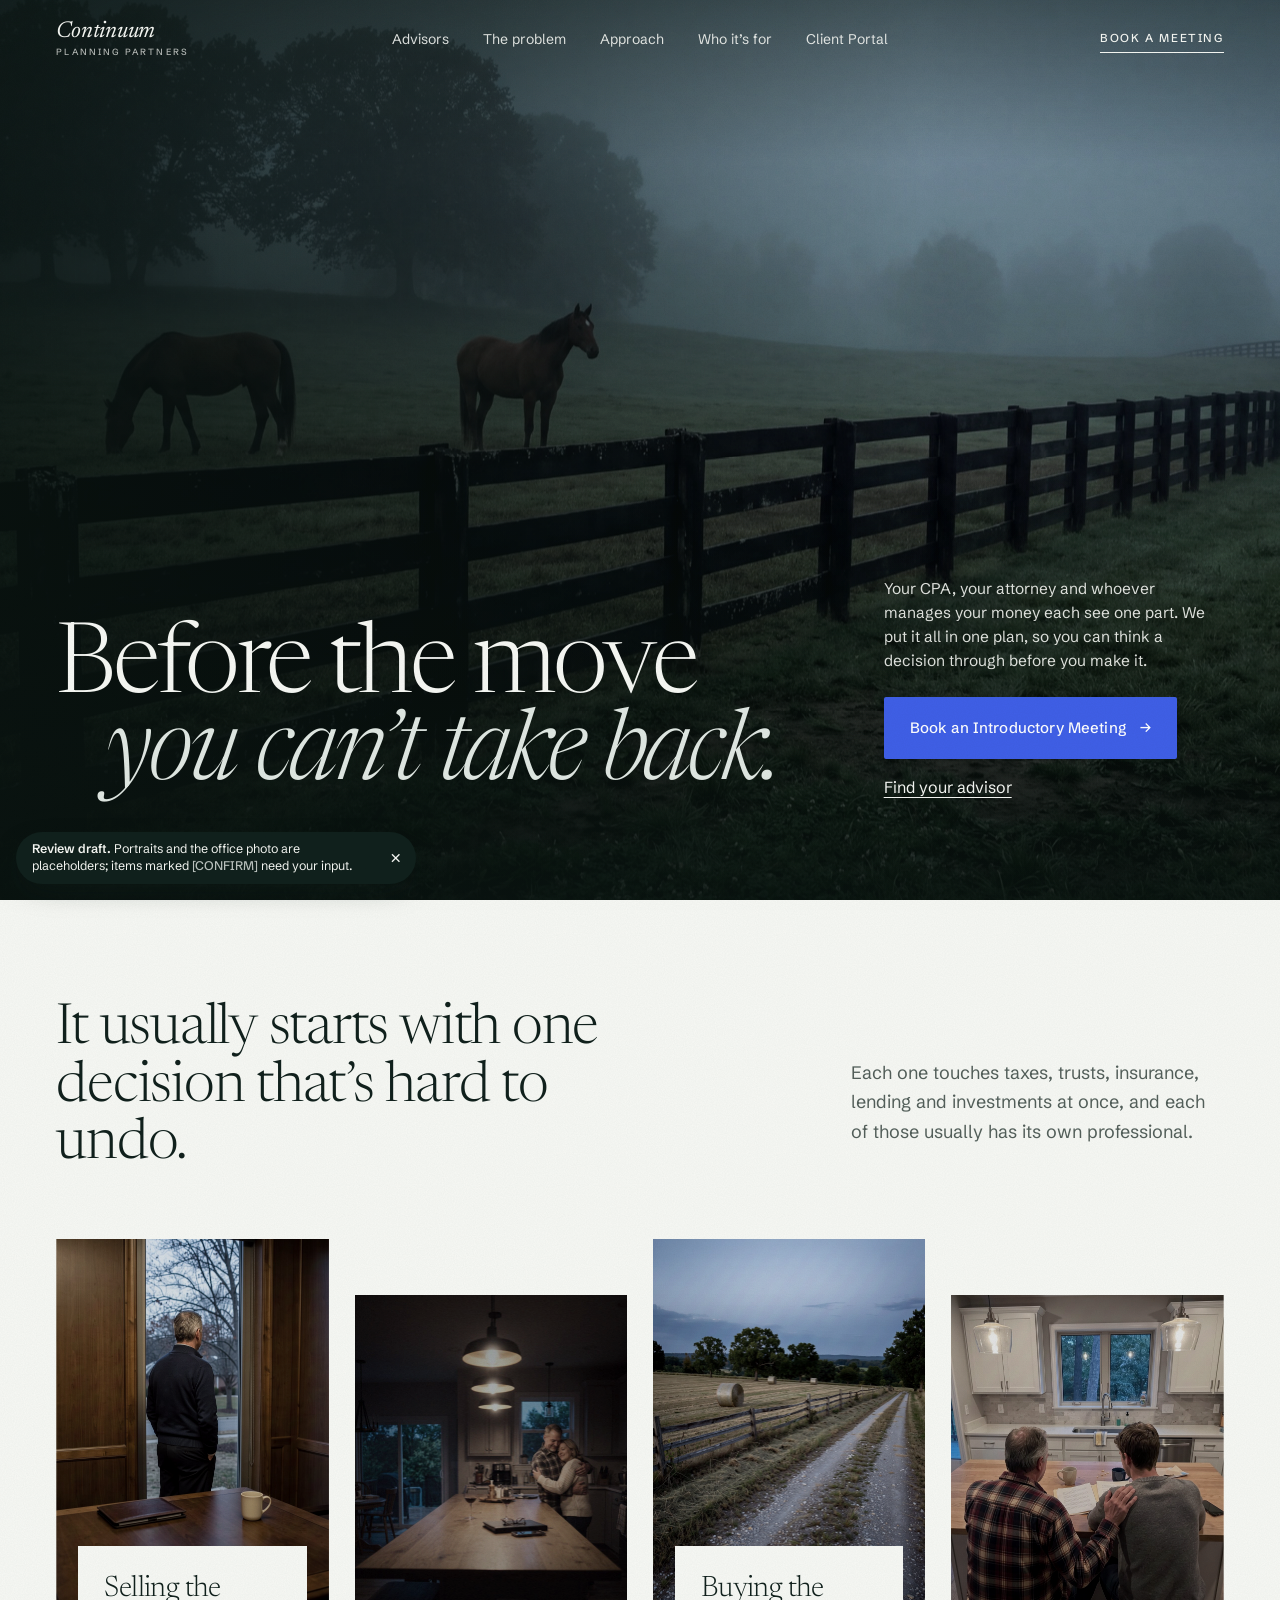
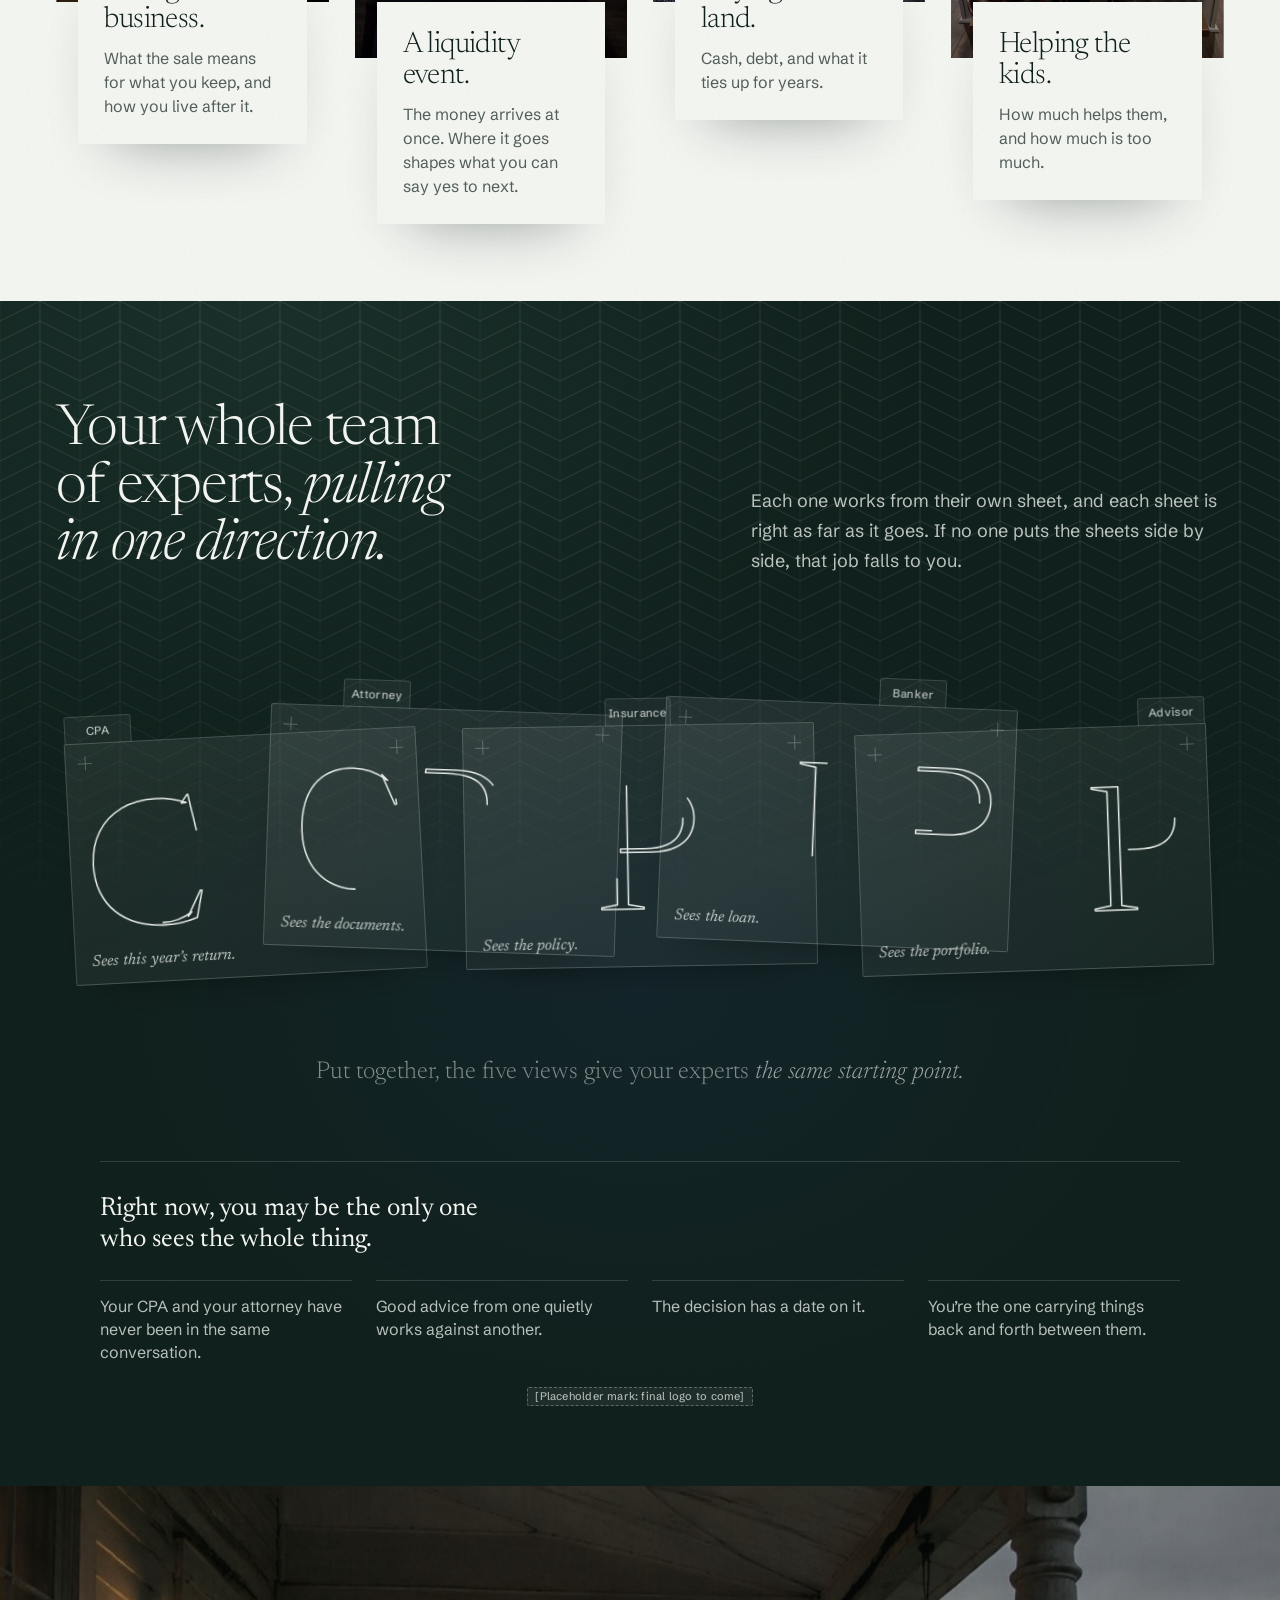
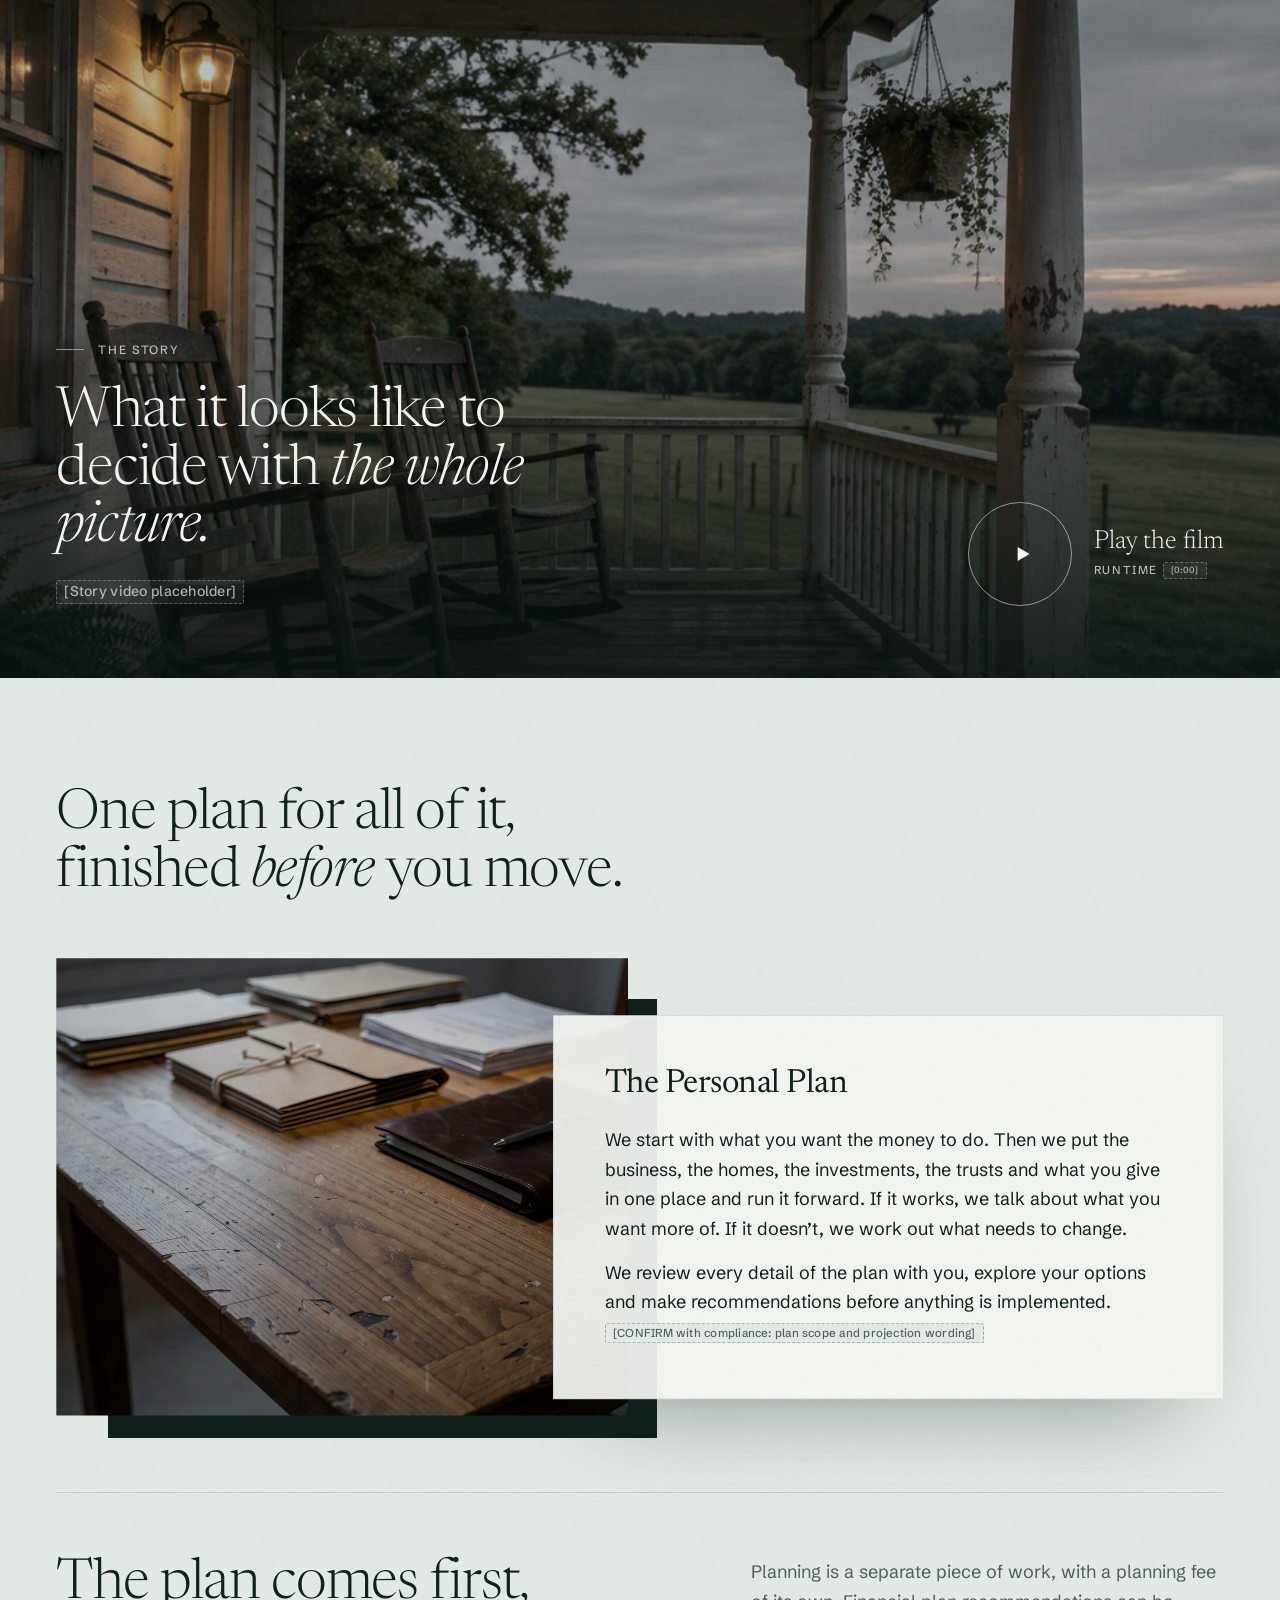
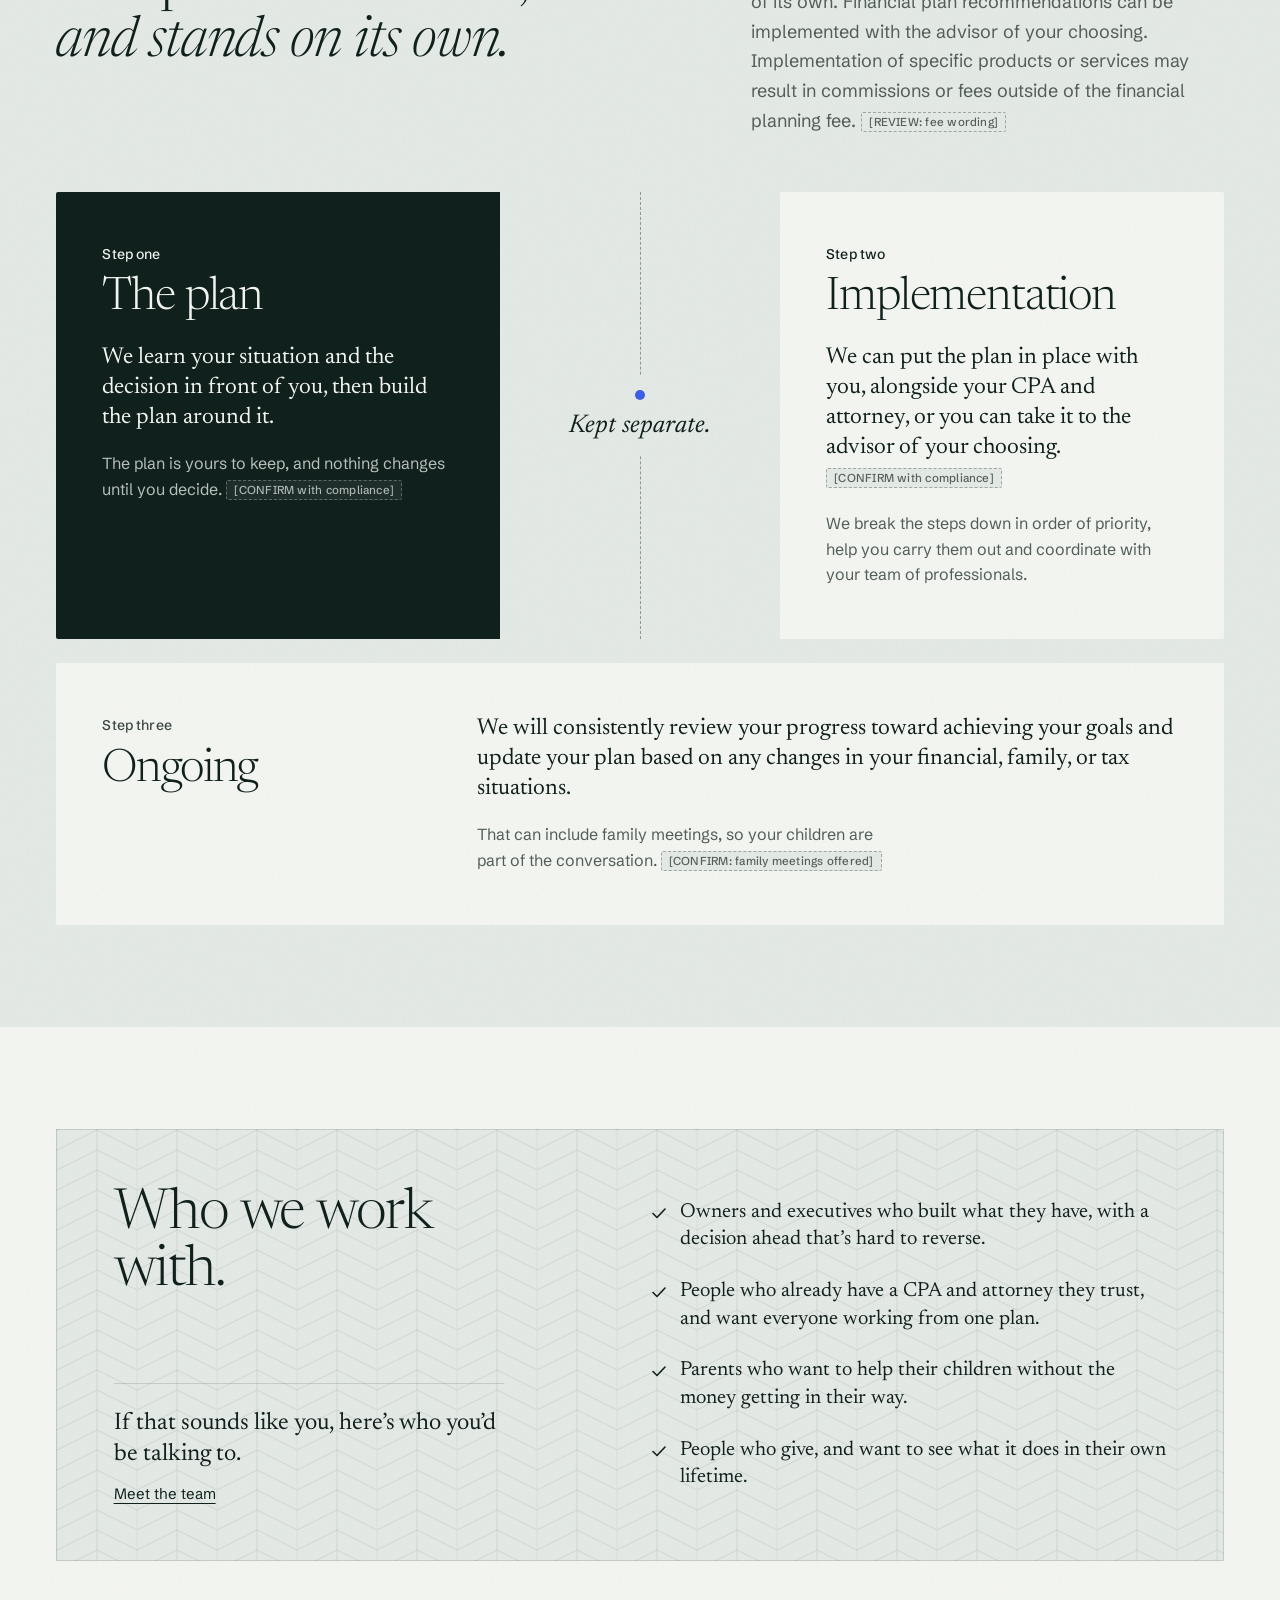
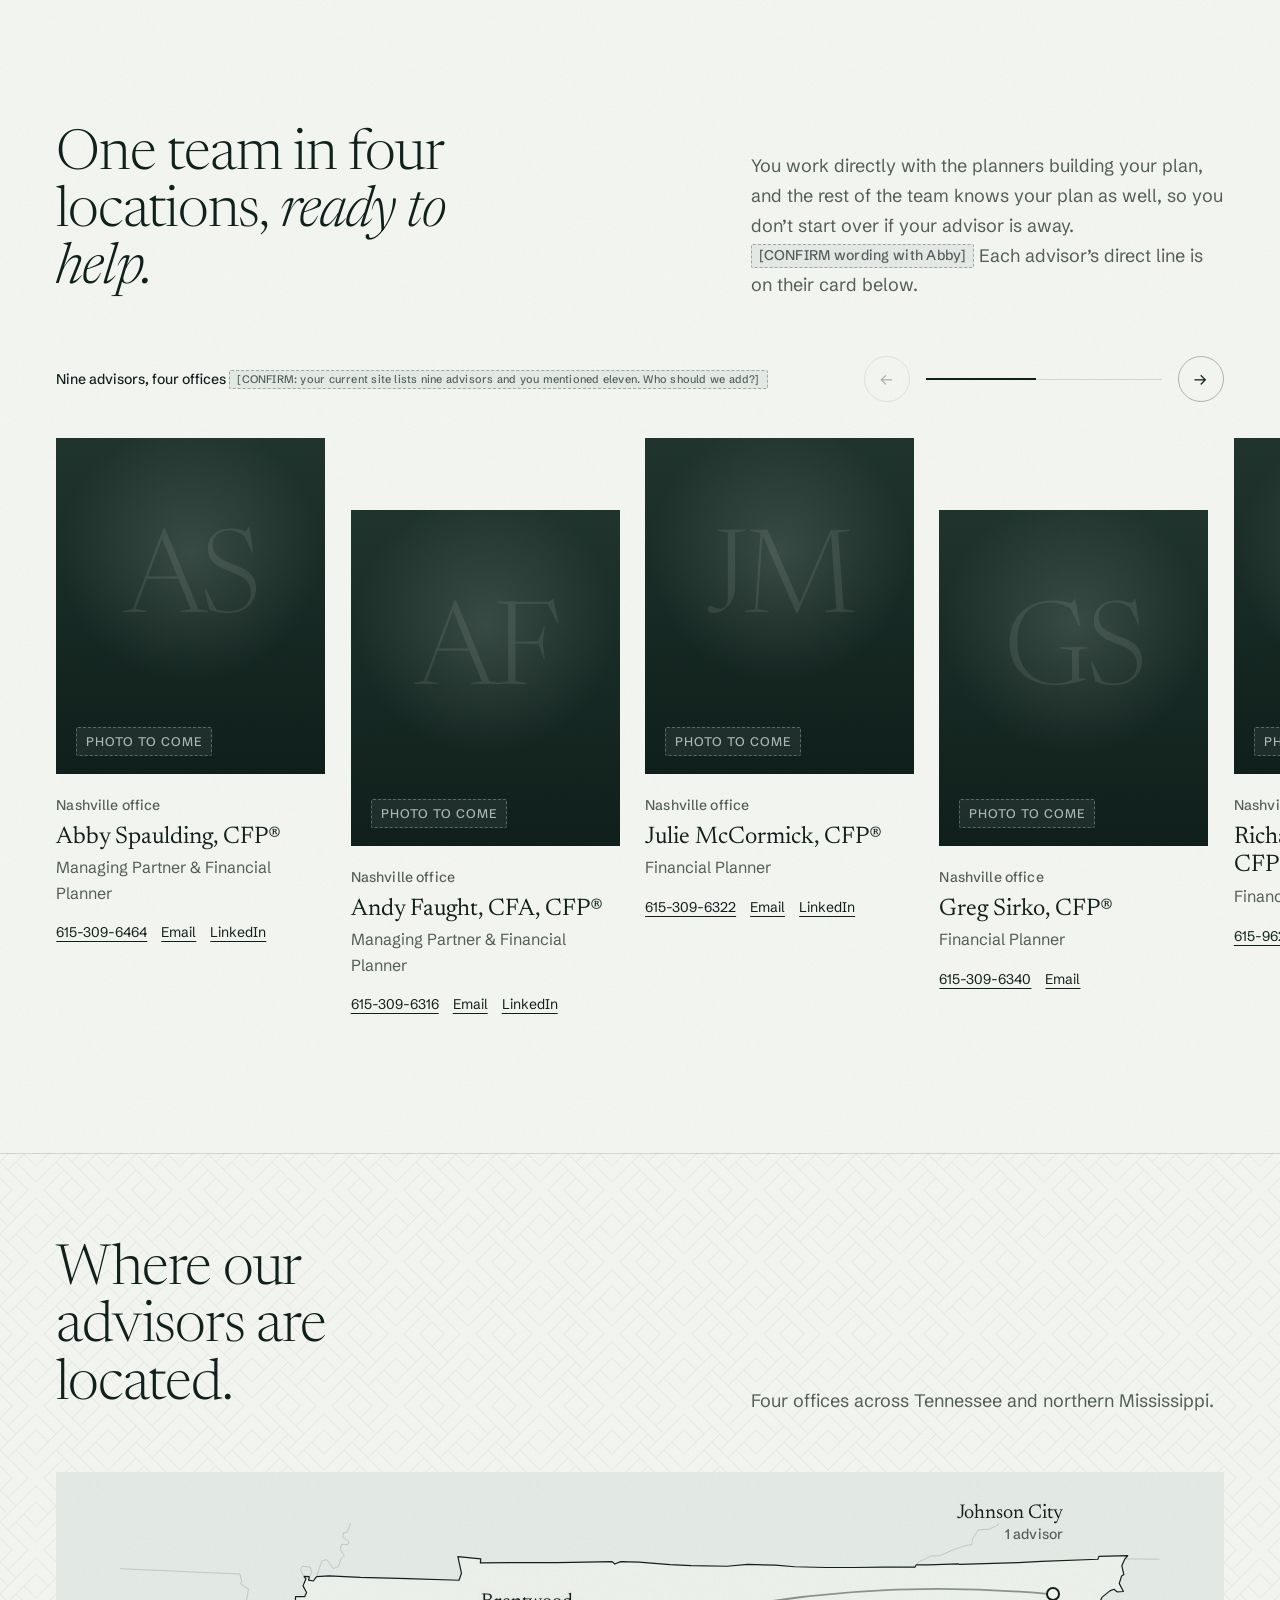
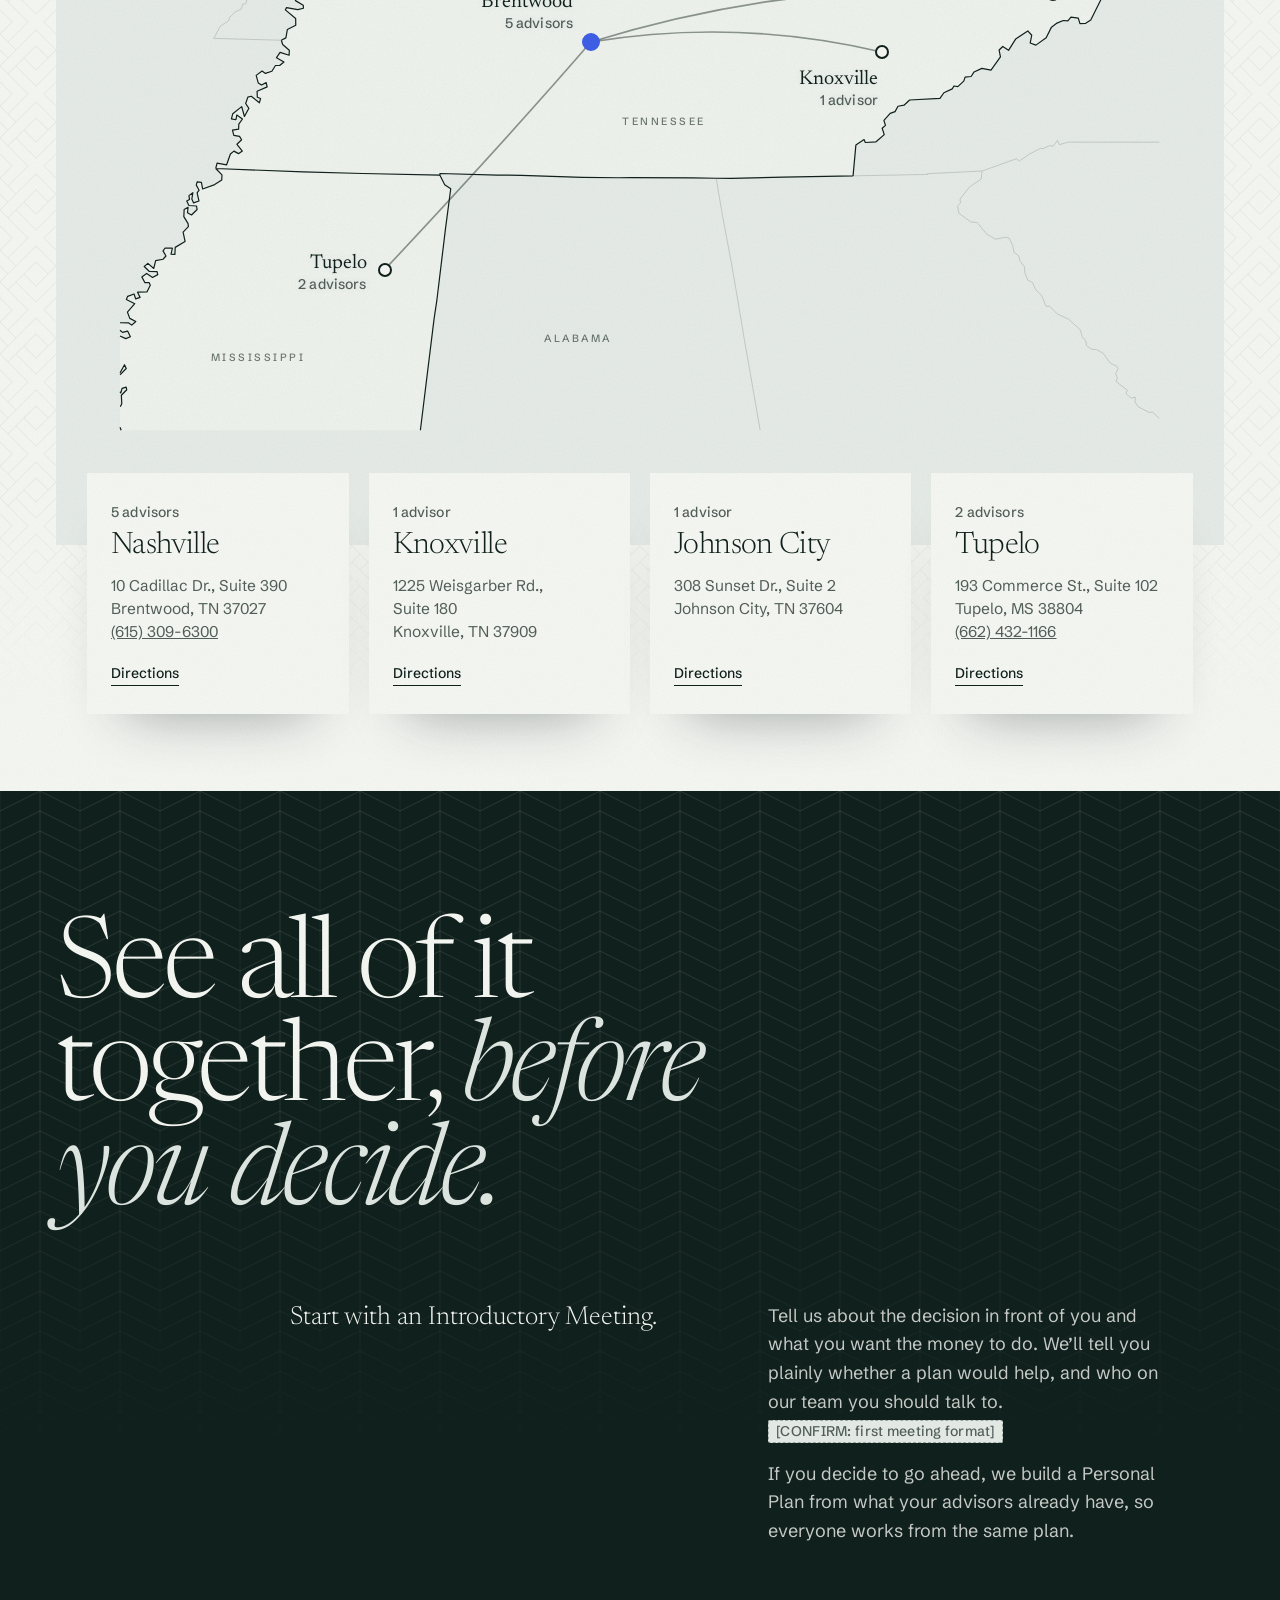
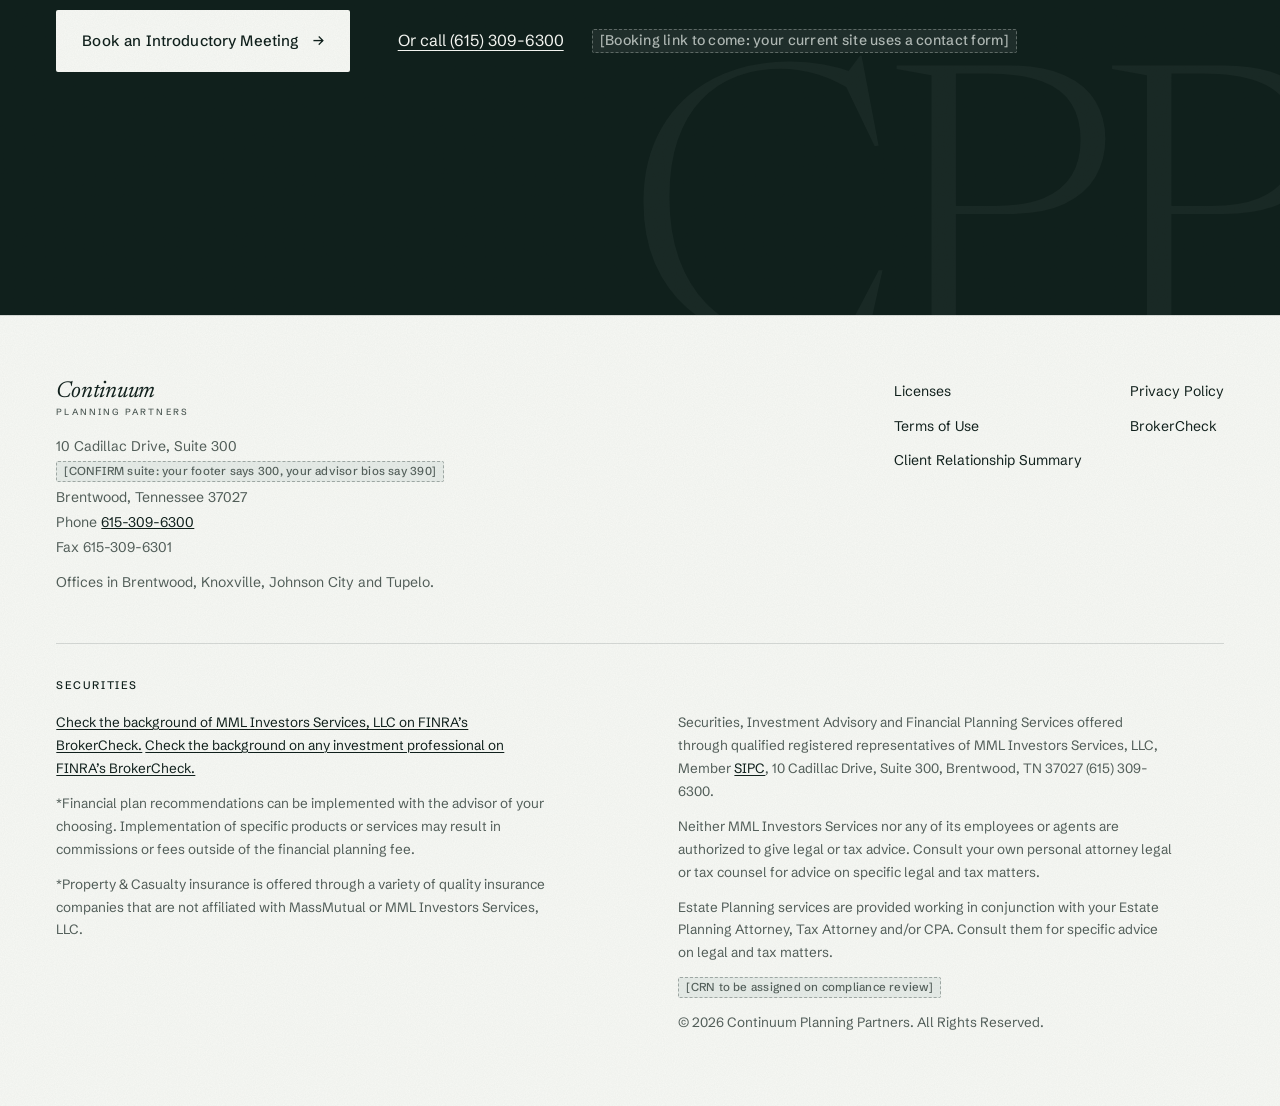
==== commit b2a6d698: "Round 8B review at /8b/ (trim homepage)" ====
--- a/8b/index.html
+++ b/8b/index.html
@@ -5,7 +5,7 @@
 <meta name="viewport" content="width=device-width, initial-scale=1">
 <meta name="robots" content="noindex, nofollow">
 <link rel="icon" href="favicon.svg" type="image/svg+xml">
-<title>Shorter version · Continuum Planning Partners · One plan before the move</title>
+<title>Continuum Planning Partners · One plan before the move</title>
 <meta name="description" content="Continuum Planning Partners puts your business, homes, investments, trusts and giving into one plan, alongside your CPA and attorney, so you can weigh a decision before you make it. Offices in the Nashville area (Brentwood), Knoxville, Johnson City and Tupelo.">
 <link rel="preconnect" href="https://fonts.googleapis.com">
 <link rel="preconnect" href="https://fonts.gstatic.com" crossorigin>
@@ -173,6 +173,36 @@
       <p class="mark-note"><span class="ph ph-dark">[Placeholder mark: final logo to come]</span></p>
     </div>
   </section>
+
+  <!-- Story video band -->
+  <section class="story" id="story" aria-labelledby="story-title">
+    <div class="story-media" data-parallax="0.1" aria-hidden="true">
+      <img src="img/cpp-porch.jpg" alt="" width="1344" height="752">
+    </div>
+    <div class="story-shade" aria-hidden="true"></div>
+    <div class="wrap story-inner">
+      <div class="story-copy">
+        <p class="runhead runhead-light reveal">The story</p>
+        <h2 id="story-title" class="h2 h2-light reveal">What it looks like to decide with <em>the whole picture.</em></h2>
+        <p class="reveal"><span class="ph ph-dark">[Story video placeholder]</span></p>
+      </div>
+      <!--
+        Story video. Set ONE of:
+          data-video-src="video/story.mp4"            (self-hosted MP4)
+          data-video-embed="https://player.vimeo.com/video/ID"   (Vimeo or Mux embed URL)
+        Captions for self-hosted video: data-video-captions="video/story.en.vtt"
+      -->
+      <button class="play" type="button" data-video-open
+        data-video-title="The Continuum story"
+        data-video-src=""
+        data-video-embed=""
+        data-video-captions="">
+        <span class="play-disc" aria-hidden="true"><svg viewBox="0 0 24 24"><path d="M8 5.5v13l11-6.5z"/></svg></span>
+        <span class="play-label"><span class="play-main">Play the film</span><span class="play-meta">Runtime <span class="ph ph-dark">[0:00]</span></span></span>
+      </button>
+    </div>
+  </section>
+
 
   <!-- How Continuum helps -->
   <section class="approach split" id="approach" aria-labelledby="approach-title">
